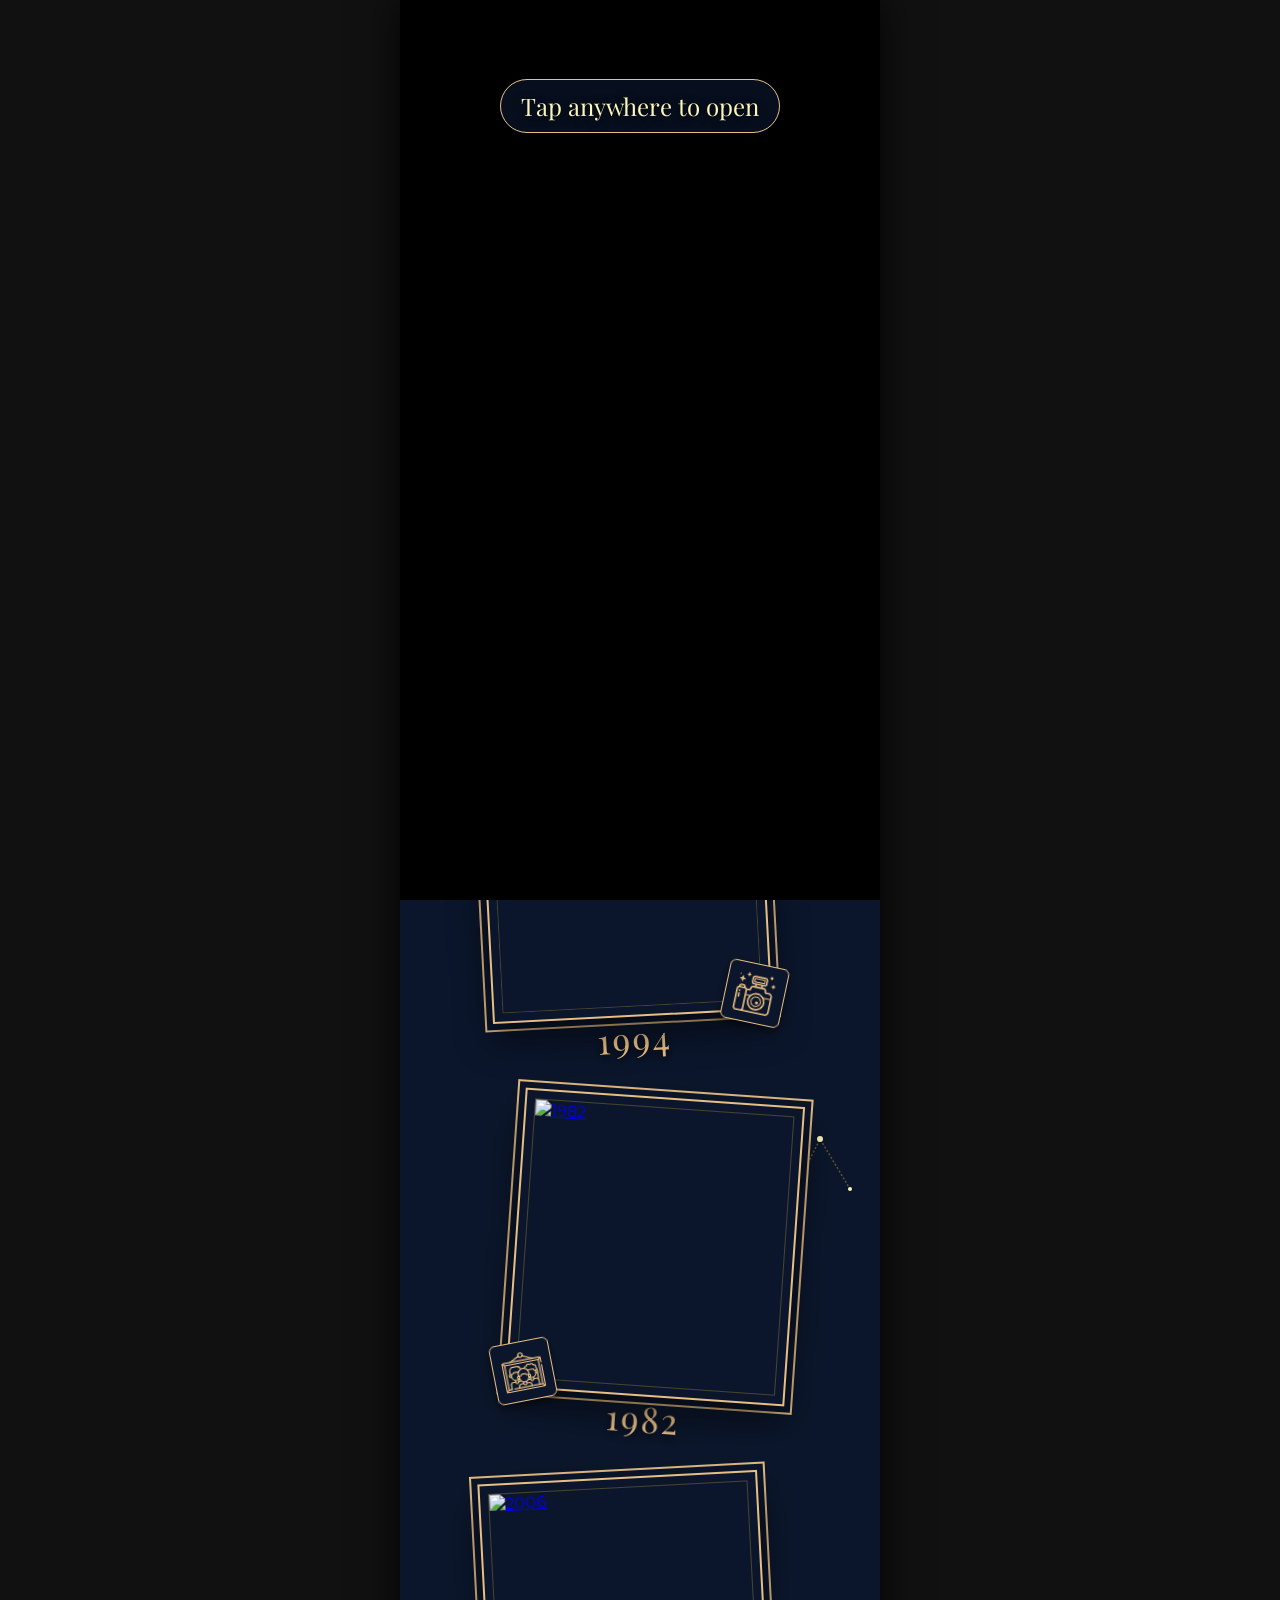
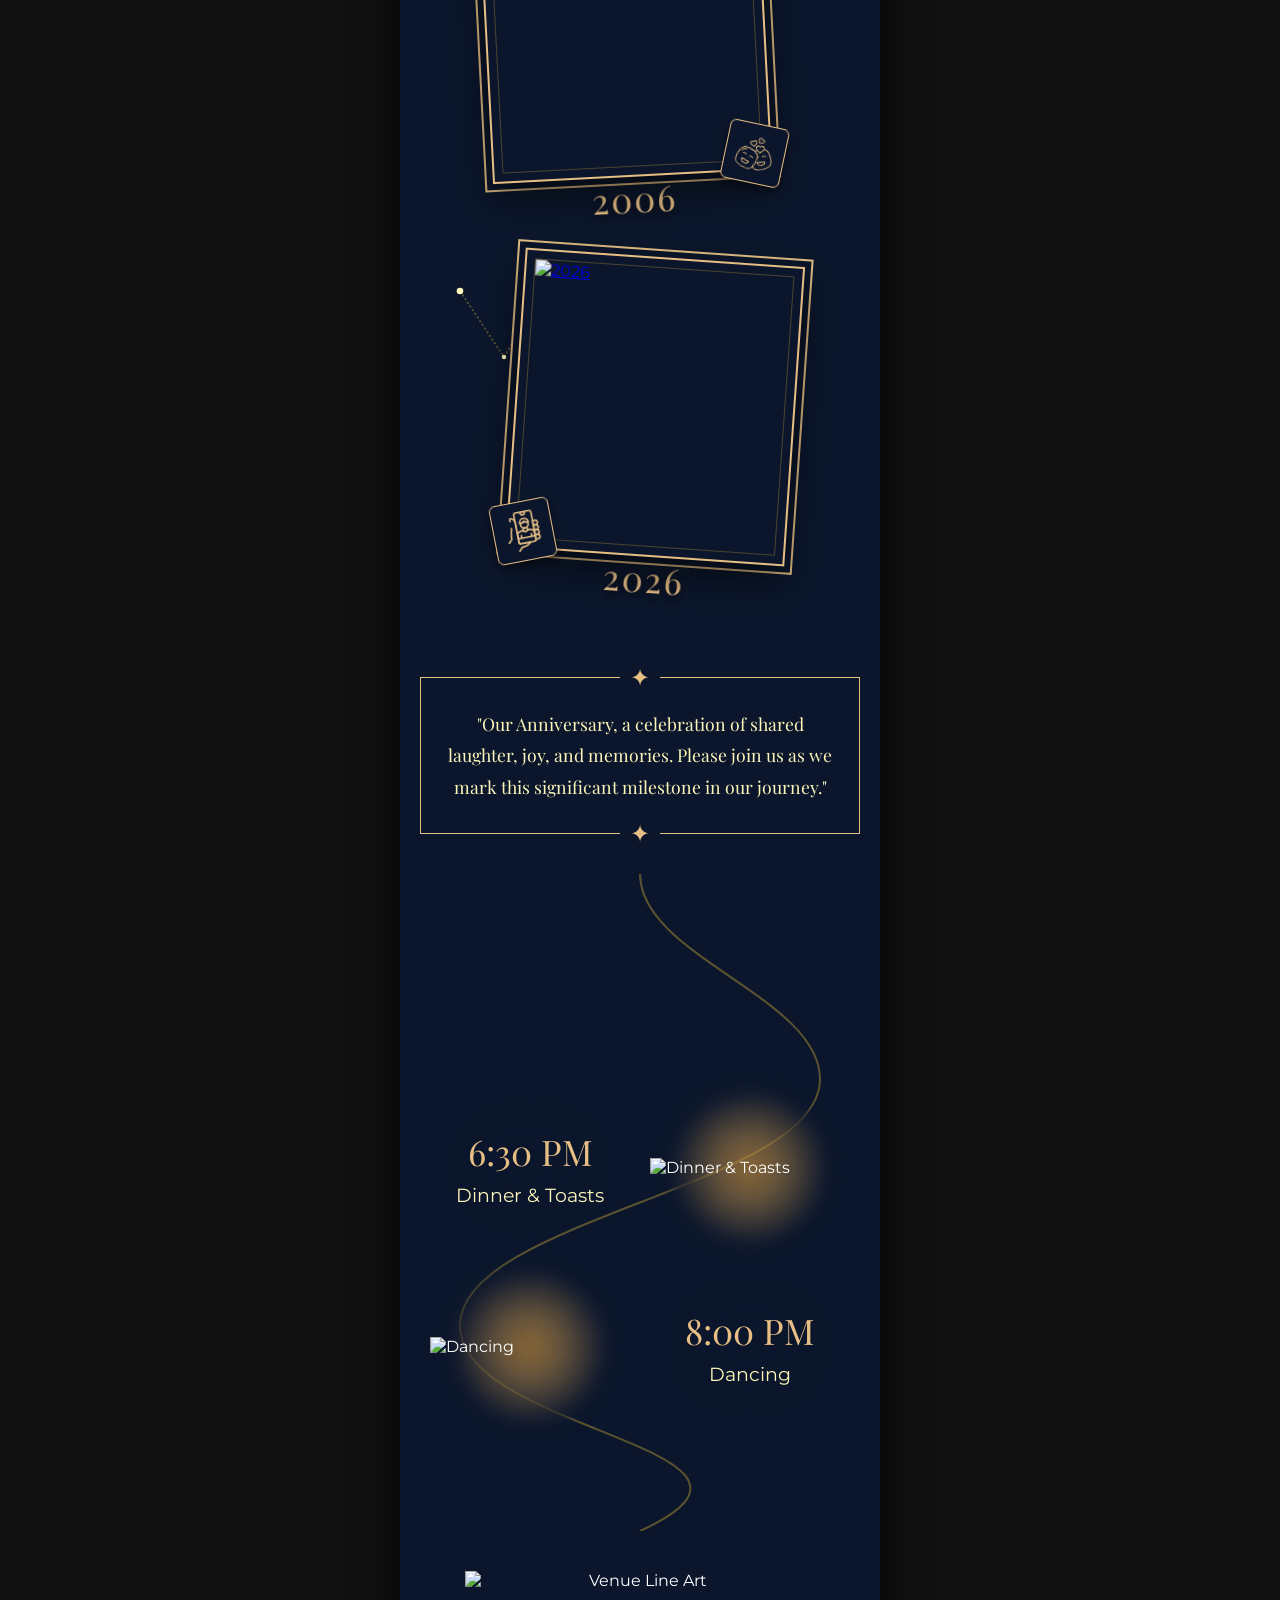
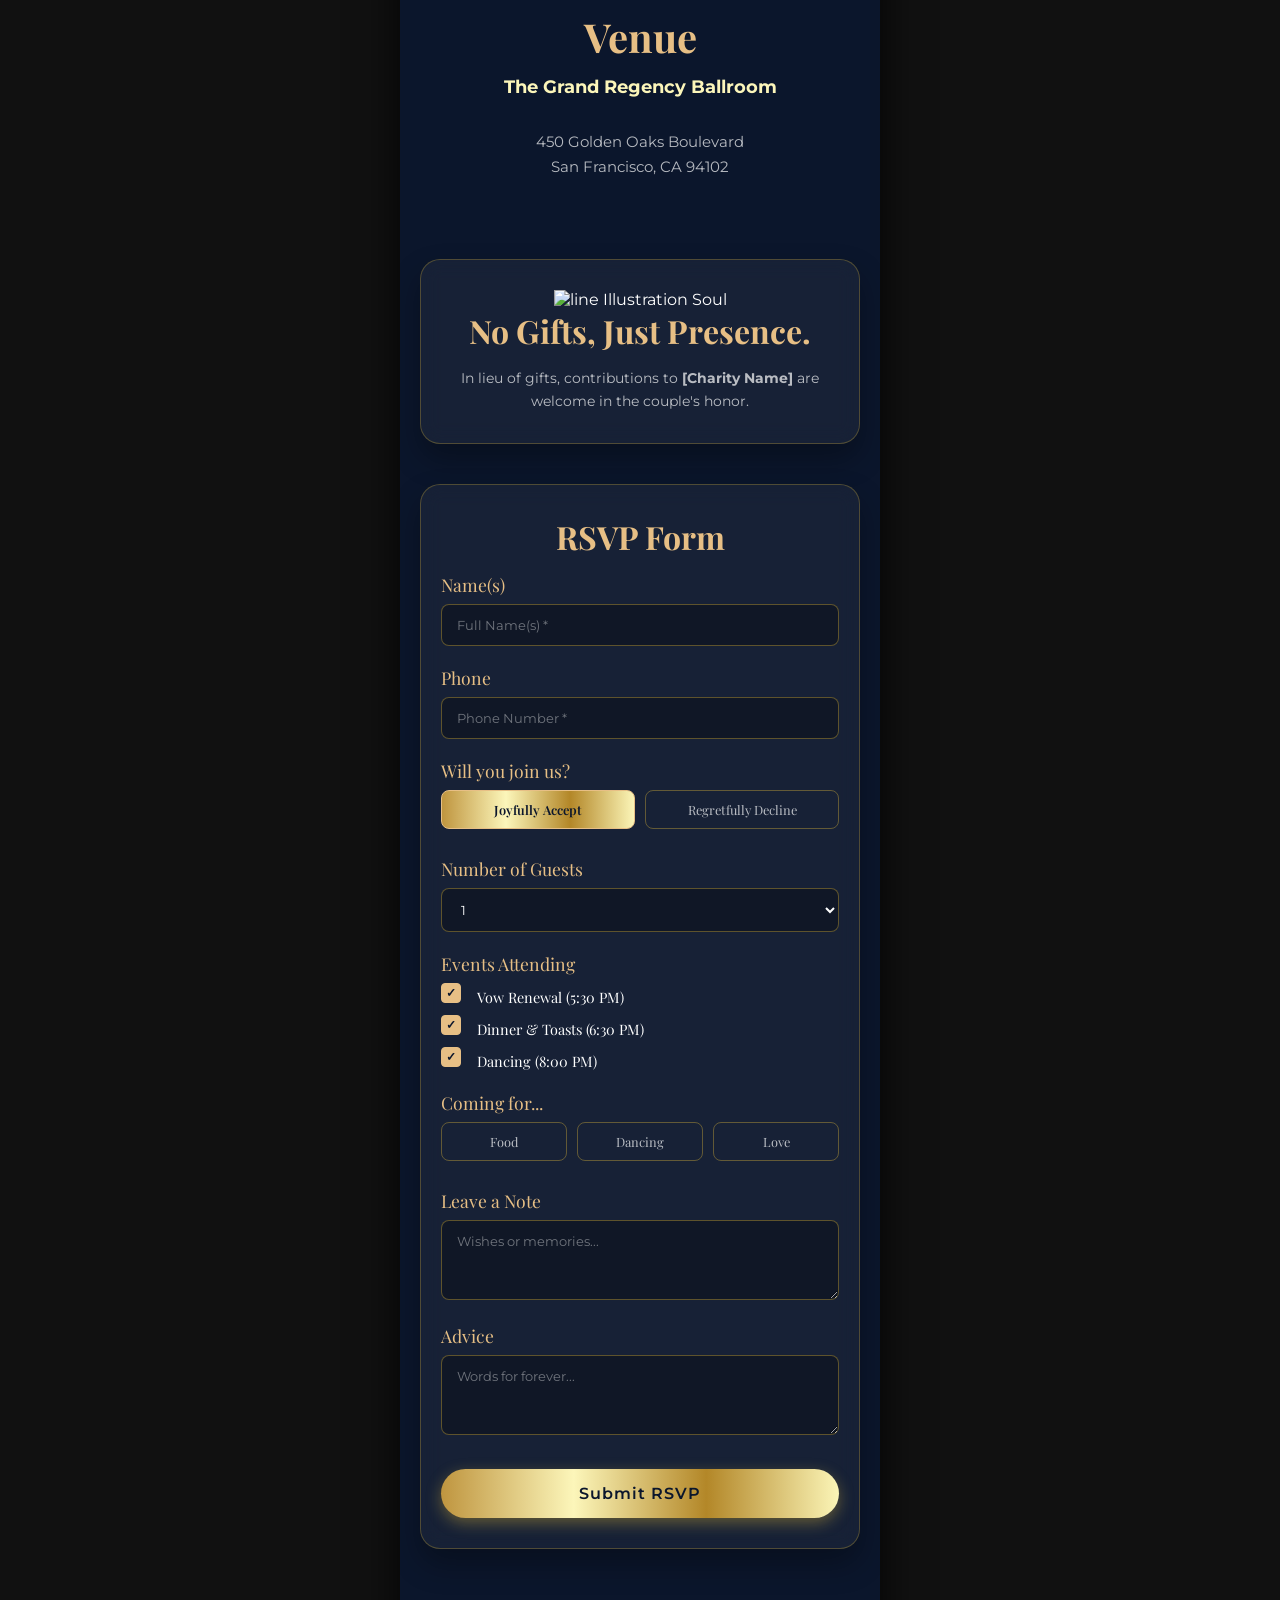
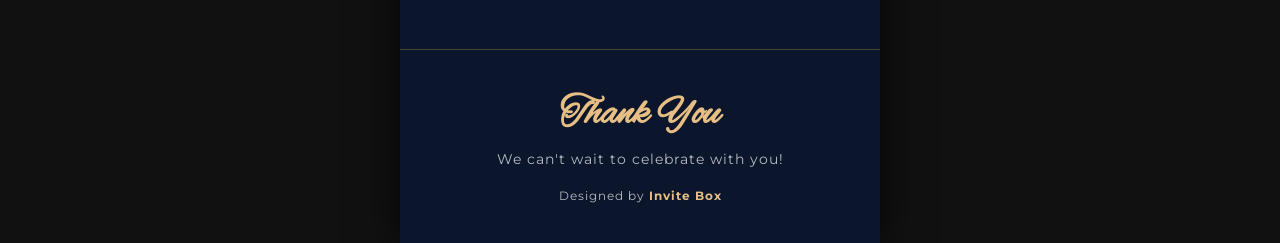
==== index.html @ 53e33213 "test" ====
<!DOCTYPE html>
<html lang="en">
<head>
  <meta charset="UTF-8">
  <meta name="viewport" content="width=device-width, initial-scale=1.0, maximum-scale=1.0, user-scalable=no, viewport-fit=cover">
  <title>50th Golden Anniversary - Robert & Margaret</title>
  <meta name="description" content="Join us in celebrating 50 years of love, laughter, and cherished memories at Robert & Margaret's 50th Golden Anniversary on October 24, 2026.">

  <!-- Open Graph / Facebook / WhatsApp -->
  <meta property="og:type" content="website">
  <meta property="og:title" content="50th Golden Anniversary - Robert & Margaret">
  <meta property="og:description" content="Join us in celebrating 50 years of love, laughter, and cherished memories at Robert & Margaret's 50th Golden Anniversary on October 24, 2026.">
  <meta property="og:image" content="images/og_image.png">
  <meta property="og:image:type" content="image/png">
  <meta property="og:image:width" content="1200">
  <meta property="og:image:height" content="630">

  <!-- Twitter -->
  <meta name="twitter:card" content="summary_large_image">
  <meta name="twitter:title" content="50th Golden Anniversary - Robert & Margaret">
  <meta name="twitter:description" content="Join us in celebrating 50 years of love, laughter, and cherished memories at Robert & Margaret's 50th Golden Anniversary on October 24, 2026.">
  <meta name="twitter:image" content="images/og_image.png">

  <link href="https://fonts.googleapis.com/css2?family=Playfair+Display:ital,wght@0,400;0,600;1,400&family=Montserrat:wght@300;400;500;600&family=Alex+Brush&display=swap" rel="stylesheet">
  <link rel="preload" href="https://res.cloudinary.com/dticzwbrv/video/upload/v1786530126/Invelopegoldenblue_v8tslz.mp4" as="video" type="video/mp4" fetchpriority="high">
  <link rel="preload" href="images/invelopThumb.webp" as="image" fetchpriority="high">
  <link rel="preload" href="images/hero_couple_portrait_1786449715336.png" as="image" fetchpriority="high">

  <!-- Fancybox 5 CSS & JS -->
  <link rel="stylesheet" href="https://cdn.jsdelivr.net/npm/@fancyapps/ui@5.0/dist/fancybox/fancybox.css" />
  <script src="https://cdn.jsdelivr.net/npm/@fancyapps/ui@5.0/dist/fancybox/fancybox.umd.js"></script>

  <style>
    :root {
      --navy: #0b162c;
      --gold: #e7bf85;
      --gold-light: #fcf6ba;
      --gold-dark: #b38728;
      --gold-gradient: linear-gradient(to right, #bf953f, #fcf6ba, #b38728, #fbf5b7);
      --text: #ffffff;
      --text-muted: rgba(255, 255, 255, 0.7);
      --max-w: 480px;
    }

    *, *::before, *::after { box-sizing: border-box; margin: 0; padding: 0; }
    html { scroll-behavior: smooth; }
    
    body {
      background: #111111;
      font-family: 'Montserrat', sans-serif;
      color: var(--text);
      -webkit-font-smoothing: antialiased;
      overflow: hidden; /* Locked initially */
    }
    body.unlocked { overflow: auto; }

    h1, h2, h3, .serif { font-family: 'Playfair Display', serif; }
    .script { font-family: 'Alex Brush', cursive; }

    #app {
      width: 100%; 
      max-width: var(--max-w);
      min-height: 100vh;
      min-height: -webkit-fill-available;
      min-height: 100svh;
      min-height: 100dvh;
      min-height: calc(var(--actual-vh, 1vh) * 100); 
      margin: 0 auto;
      background: var(--navy);
      position: relative;
      box-shadow: 0 0 40px rgba(0,0,0,0.8);
      overflow-x: hidden;
      display: flex;
      flex-direction: column;
    }

    /* Landscape Warning */
    #landscape-warning {
      display: none;
      position: fixed;
      top: 0; left: 0; width: 100vw; height: 100vh; height: -webkit-fill-available; height: 100svh; height: 100dvh; height: calc(var(--actual-vh, 1vh) * 100);
      background: #111111;
      color: var(--gold);
      z-index: 999999;
      flex-direction: column;
      align-items: center;
      justify-content: center;
      text-align: center;
      padding: 20px;
    }
    #landscape-warning svg {
      margin-bottom: 20px;
      animation: rotatePhone 2s infinite ease-in-out;
    }
    @keyframes rotatePhone {
      0% { transform: rotate(0deg); }
      50% { transform: rotate(-90deg); }
      100% { transform: rotate(-90deg); }
    }
    @media screen and (orientation: landscape) and (max-height: 600px) {
      #landscape-warning { display: flex; }
      #app { display: none !important; }
    }

    /* Particles Canvas (Petals Animation) */
    #particles-canvas {
      position: fixed;
      top: 0; left: 50%;
      transform: translateX(-50%);
      width: 100%; max-width: var(--max-w);
      height: 100%;
      pointer-events: none;
      z-index: 1;
    }

    /* Minimal Global Loader */
    #global-loader {
      position: fixed;
      top: 0; left: 0; width: 100vw; height: 100vh; height: -webkit-fill-available; height: 100svh; height: 100dvh; height: calc(var(--actual-vh, 1vh) * 100);
      background: var(--navy);
      z-index: 9999999;
      display: flex;
      align-items: center;
      justify-content: center;
      transition: opacity 0.4s ease, visibility 0.4s ease;
    }
    #global-loader.hidden {
      opacity: 0;
      visibility: hidden;
      pointer-events: none;
    }
    .loader-ring {
      width: 44px;
      height: 44px;
      border: 3px solid rgba(231, 191, 133, 0.2);
      border-top-color: var(--gold, #e7bf85);
      border-radius: 50%;
      animation: spinLoader 0.8s linear infinite;
    }
    @keyframes spinLoader {
      to { transform: rotate(360deg); }
    }

    /* Envelope Layer */
    #curtain-layer {
      position: fixed;
      top: 0; left: 50%; transform: translateX(-50%); width: 100%; max-width: var(--max-w); height: 100vh; height: -webkit-fill-available; height: 100svh; height: 100dvh; height: calc(var(--actual-vh, 1vh) * 100);
      z-index: 100;
      background: #000;
      display: flex; align-items: center; justify-content: center;
      transition: opacity 1s ease-in-out;
      cursor: pointer;
    }
    #curtain-video {
      width: 100%; height: 100%;
      object-fit: cover;
      pointer-events: none;
    }
    .tap-overlay {
      position: absolute; 
      top: 50px;
      z-index: 110;
      text-align: center;
      animation: tapPulse 2s infinite;
      padding: 40px;
    }
    .tap-text {
      font-family: 'Playfair Display', serif;
      color: var(--gold-light); 
      font-size: 1.5rem;
      text-shadow: 0 2px 10px rgba(0,0,0,0.8);
      border: 1px solid var(--gold);
      padding: 10px 20px;
      border-radius: 30px;
      background: rgba(11, 22, 44, 0.7);
    }
    @keyframes tapPulse { 0%,100%{transform:scale(1)} 50%{transform:scale(1.05)} }

    /* Scroll Indicator */
    .scroll-down-indicator {
      display: flex;
      flex-direction: column;
      align-items: center;
      justify-content: center;
      margin-top: 20px;
      opacity: 0;
      transform: translateY(10px);
      transition: opacity 0.8s ease, transform 0.8s ease;
      color: var(--gold);
    }
    .scroll-down-indicator.visible { opacity: 1; transform: translateY(0); }
    .scroll-down-indicator.hidden { opacity: 0 !important; }
    .scroll-down-indicator span {
      font-size: 0.7rem; letter-spacing: 1.5px;
      text-transform: uppercase; margin-bottom: 5px;
    }
    .scroll-down-indicator svg {
      width: 24px; height: 24px; stroke: var(--gold);
      animation: scrollBounce 1.5s infinite ease-in-out;
    }
    @keyframes scrollBounce {
      0%, 100% { transform: translateY(0); opacity: 0.7; }
      50% { transform: translateY(8px); opacity: 1; }
    }

    /* Content Wrapper */
    #main-content {
      position: relative;
      z-index: 2;
    }

    /* --- HERO SECTION --- */
    .hero-sec {
      padding: 40px 12px;
      display: flex; flex-direction: column; align-items: center;
      text-align: center;
      position: relative;
    }
    .hero-archway {
      position: relative;
      width: 80%;
      max-width: 380px;
      border: 2px solid var(--gold);
      border-radius: 180px 180px 0 0;
      padding: 20px;
      margin-top: 20px;
    }
    .hero-archway::before {
      content: ''; position: absolute;
      top: 10px; left: 10px; right: 10px; bottom: 10px;
      border: 1px dashed var(--gold);
      border-radius: 170px 170px 0 0;
      pointer-events: none;
    }
    .hero-img-wrap {
      width: 100%; height: 320px;
      border-radius: 160px 160px 0 0;
      overflow: hidden;
      box-shadow: 0 10px 30px rgba(0,0,0,0.5);
      position: relative;
    }
    .hero-img-wrap img {
      width: 100%; height: 100%; object-fit: cover;
    }
    .hero-couple-title {
      position: relative;
      z-index: 10;
      font-size: 2.8rem;
      color: var(--gold-light);
      text-shadow: 0 2px 10px rgba(0,0,0,0.9), 0 0 15px rgba(212,175,55,0.8);
      margin-top: 10px;
      margin-bottom: -32px;
      text-align: center;
      line-height: 1;
      white-space: nowrap;
      pointer-events: none;
    }
    
    .ribbon {
      position: relative;
      margin-top: -86px;
      z-index: 5;
      max-width: 90%;
    }
    .ribbon img {
      width: 100%;
      opacity: 0;
      transform: scale(0.4);
    }
    body.unlocked .ribbon img {
      animation: ribbonZoomIn 1s cubic-bezier(0.25, 1, 0.5, 1) forwards;
    }

    @keyframes ribbonZoomIn {
      0% {
        opacity: 0;
        transform: scale(0.3);
      }
      65% {
        opacity: 1;
        transform: scale(1.15);
      }
      100% {
        opacity: 1;
        transform: scale(1);
      }
    }

    .hero-details {
      margin-top: 15px;
      position: relative;
      width: 100%;
      display: flex;
      justify-content: center;
      opacity: 0;
      transform: translateY(40px);
    }
    body.unlocked .hero-details {
      animation: heroDetailsSwipeUp 1s cubic-bezier(0.25, 1, 0.5, 1) 0.3s forwards;
    }

    @keyframes heroDetailsSwipeUp {
      0% {
        opacity: 0;
        transform: translateY(40px);
      }
      100% {
        opacity: 1;
        transform: translateY(0);
      }
    }

    .date-banner-wrap {
      position: relative;
      width: 90%;
      max-width: 420px;
      margin: 0 auto;
      container-type: inline-size;
    }

    .date-banner-img {
      width: 100%;
      height: auto;
      display: block;
    }

    .banner-text-left {
      position: absolute;
      top: 16%;
      left: 23%;
      transform: translateX(-50%);
      display: flex;
      flex-direction: column;
      align-items: center;
      color: #12213a;
      font-family: 'Playfair Display', serif;
      line-height: 1.05;
      text-align: center;
    }

    .banner-text-left .month {
      font-size: 7.5cqw;
      font-weight: 700;
      letter-spacing: 0.05em;
    }

    .banner-text-left .day {
      font-size: 13cqw;
      font-weight: 700;
      margin-top: 1cqw;
    }

    .banner-text-right {
      position: absolute;
      top: 30%;
      right: 23%;
      transform: translateX(50%);
      color: #12213a;
      font-family: 'Playfair Display', serif;
      line-height: 1;
      text-align: center;
    }

    .banner-text-right .year {
      font-size: 13cqw;
      font-weight: 700;
      letter-spacing: 0.02em;
    }

    .banner-text-bottom {
      position: absolute;
      bottom: 8%;
      left: 50%;
      transform: translateX(-50%);
      color: var(--gold-light);
      font-family: 'Playfair Display', serif;
      white-space: nowrap;
      text-align: center;
    }

    .banner-text-bottom .time {
      font-size: 7.5cqw;
      font-weight: 600;
      letter-spacing: 0.08em;
      text-shadow: 0 2px 5px rgba(0,0,0,0.6);
    }
    
    /* --- MEMORIES SECTION --- */
    .timeline-sec {
      padding: 80px 20px;
      position: relative;
      overflow: hidden;
    }
    .constellation {
      position: absolute;
      z-index: 1;
      pointer-events: none;
    }
    .timeline-title {
      text-align: center; color: var(--gold); font-size: 3rem; margin-bottom: 60px;
      position: relative; z-index: 2;
    }
    .memories-grid {
      display: flex;
      flex-direction: column;
      gap: 80px;
      align-items: center;
      position: relative;
      z-index: 2;
    }
    .memory-item {
      position: relative;
      width: 280px;
      opacity: 0;
      transition: opacity 0.8s ease, transform 0.8s cubic-bezier(0.25, 1, 0.5, 1);
    }
    .memory-item:nth-child(odd) {
      transform: translateX(-15px) rotate(-3deg) translateY(35px);
    }
    .memory-item:nth-child(even) {
      transform: translateX(15px) rotate(4deg) translateY(35px);
    }
    .memory-item:nth-child(odd).revealed {
      opacity: 1;
      transform: translateX(-15px) rotate(-3deg) translateY(0);
    }
    .memory-item:nth-child(even).revealed {
      opacity: 1;
      transform: translateX(15px) rotate(4deg) translateY(0);
    }
    .polaroid-frame {
      background: var(--navy); 
      padding: 8px;
      border: 2px solid var(--gold);
      box-shadow: 0 15px 35px rgba(0,0,0,0.6), 0 0 0 6px var(--navy), 0 0 0 8px var(--gold);
      position: relative;
      z-index: 2;
    }
    .polaroid-frame a {
      display: block;
      width: 100%;
      height: 280px;
      overflow: hidden;
      cursor: pointer;
    }
    .polaroid-frame img {
      width: 100%;
      height: 280px;
      object-fit: cover;
      display: block;
      border: 1px solid rgba(212,175,55,0.3);
      transition: transform 0.4s ease;
    }
    .polaroid-frame a:hover img {
      transform: scale(1.04);
    }
    .memory-year {
      font-family: 'Playfair Display', serif;
      color: var(--gold);
      font-size: 2.2rem;
      text-align: center;
      position: absolute;
      width: 100%;
      bottom: -45px;
      left: 0;
      text-shadow: 0 4px 10px rgba(0,0,0,0.8);
      letter-spacing: 2px;
    }
    .camera-accent {
      position: absolute;
      bottom: -15px; 
      right: -15px;
      width: 60px;
      height: 60px;
      background: var(--navy);
      border: 1.5px solid var(--gold);
      border-radius: 6px;
      display: flex; align-items: center; justify-content: center;
      color: var(--gold);
      box-shadow: 0 4px 10px rgba(0,0,0,0.5);
      transform: rotate(15deg);
      z-index: 5;
      opacity: 0;
      pointer-events: none;
    }
    .memory-item:nth-child(even) .camera-accent {
      right: auto;
      left: -15px;
      transform: rotate(-15deg);
      opacity: 0;
    }

    .memory-item.revealed:nth-child(odd) .camera-accent {
      animation: cameraZoomShakeOdd 1.1s cubic-bezier(0.25, 1, 0.5, 1) 0.3s forwards;
    }
    .memory-item.revealed:nth-child(even) .camera-accent {
      animation: cameraZoomShakeEven 1.1s cubic-bezier(0.25, 1, 0.5, 1) 0.3s forwards;
    }

    @keyframes cameraZoomShakeOdd {
      0% {
        opacity: 0;
        transform: scale(0.2) rotate(15deg);
      }
      40% {
        opacity: 1;
        transform: scale(1.35) rotate(24deg);
      }
      55% {
        transform: scale(1.05) rotate(6deg);
      }
      70% {
        transform: scale(1.2) rotate(20deg);
      }
      85% {
        transform: scale(1.05) rotate(12deg);
      }
      100% {
        opacity: 1;
        transform: scale(1) rotate(15deg);
      }
    }

    @keyframes cameraZoomShakeEven {
      0% {
        opacity: 0;
        transform: scale(0.2) rotate(-15deg);
      }
      40% {
        opacity: 1;
        transform: scale(1.35) rotate(-24deg);
      }
      55% {
        transform: scale(1.05) rotate(-6deg);
      }
      70% {
        transform: scale(1.2) rotate(-20deg);
      }
      85% {
        transform: scale(1.05) rotate(-12deg);
      }
      100% {
        opacity: 1;
        transform: scale(1) rotate(-15deg);
      }
    }
    
    /* --- FORMAL INVITE TEXT --- */
    .invite-sec {
      padding: 40px 20px; text-align: center;
    }
    .invite-box {
      border: 1px solid var(--gold);
      padding: 30px 20px;
      position: relative;
      opacity: 0;
      transform: translateY(30px);
      transition: opacity 0.8s ease, transform 0.8s cubic-bezier(0.25, 1, 0.5, 1);
    }
    .invite-box.revealed {
      opacity: 1;
      transform: translateY(0);
    }
    .invite-box::before, .invite-box::after {
      content: '✦'; position: absolute; color: var(--gold); font-size: 1.5rem;
      background: var(--navy); padding: 0 10px;
    }
    .invite-box::before { top: -15px; left: 50%; transform: translateX(-50%); }
    .invite-box::after { bottom: -15px; left: 50%; transform: translateX(-50%); }
    .invite-text {
      font-family: 'Playfair Display', serif;
      font-size: 1.1rem; line-height: 1.8; color: var(--gold-light);
    }

    /* --- ITINERARY --- */
    .itinerary-sec { padding: 60px 20px; position: relative; overflow: hidden; }
    .itinerary-bg-line {
      position: absolute;
      top: 0; left: 0; width: 100%; height: 100%;
      z-index: 1; pointer-events: none;
    }
    .event-item {
      display: flex; align-items: center; justify-content: space-between;
      margin-bottom: 70px; position: relative; z-index: 2;
    }
    .event-item:nth-child(even) { flex-direction: row-reverse; }
    
    .event-time {
      flex: 1;
      text-align: center;
      padding: 15px 10px;
      position: relative;
      display: flex;
      flex-direction: column;
      align-items: center;
      justify-content: center;
      opacity: 0;
    }
    .event-item.revealed .event-time {
      animation: itineraryTextSlideUp 0.9s cubic-bezier(0.25, 1, 0.5, 1) forwards;
    }
    @keyframes itineraryTextSlideUp {
      0% {
        opacity: 0;
        transform: translateY(35px);
      }
      100% {
        opacity: 1;
        transform: translateY(0);
      }
    }
    .event-time::before {
      content: '';
      position: absolute;
      width: 170px;
      height: 120px;
      border-radius: 50%;
      background: radial-gradient(circle, rgba(11, 22, 44, 0.95) 0%, rgba(11, 22, 44, 0.7) 50%, rgba(11, 22, 44, 0) 75%);
      z-index: 1;
      pointer-events: none;
      filter: blur(6px);
    }
    
    .event-time h4 {
      color: var(--gold);
      font-size: 2.2rem;
      margin-bottom: 8px;
      font-weight: normal;
      position: relative;
      z-index: 2;
    }
    .event-time p {
      color: var(--gold-light);
      font-size: 1.2rem;
      position: relative;
      z-index: 2;
    }
    
    .event-image {
      flex: 1;
      display: flex;
      justify-content: center;
      align-items: center;
      padding: 0 10px;
      position: relative;
      opacity: 0;
      transform: scale(0.6);
    }
    .event-image::before {
      content: '';
      position: absolute;
      width: 160px;
      height: 160px;
      border-radius: 50%;
      background: radial-gradient(circle, rgb(201 144 59 / 67%) 0%, rgb(163 126 72 / 57%) 30%, rgb(11 22 44 / 82%) 70%);
      z-index: 1;
      pointer-events: none;
      filter: blur(8px);
    }
    .event-image img {
      width: 100%;
      height: auto;
      max-height: 160px;
      object-fit: contain;
      position: relative;
      z-index: 2;
    }
    .event-item.revealed .event-image {
      animation: itineraryImgZoomIn 0.9s cubic-bezier(0.25, 1, 0.5, 1) 0.2s forwards;
    }
    @keyframes itineraryImgZoomIn {
      0% {
        opacity: 0;
        transform: scale(0.6);
      }
      100% {
        opacity: 1;
        transform: scale(1);
      }
    }

    /* --- VENUE --- */
    .venue-sec {
      padding: 40px 20px;
      text-align: center;
      opacity: 0;
      transform: translateY(30px);
      transition: opacity 0.8s ease, transform 0.8s cubic-bezier(0.25, 1, 0.5, 1);
    }
    .venue-sec.revealed {
      opacity: 1;
      transform: translateY(0);
    }
    .venue-img { width: 100%; max-width: 350px; margin: 0 auto 20px; display: block; mix-blend-mode: screen;}
    .venue-address {
      font-family: 'Montserrat', sans-serif;
      color: var(--text-muted);
      line-height: 1.6;
      font-size: 0.95rem;
    }
    .venue-address strong { color: var(--gold); font-size: 1.2rem; display: block; margin-bottom: 5px;}

    /* --- GLASSMORPHISM & RSVP --- */
    .glass-sec { padding: 40px 20px; }
    .glass-box {
      background: rgba(255, 255, 255, 0.05);
      backdrop-filter: blur(10px);
      -webkit-backdrop-filter: blur(10px);
      border: 1px solid rgba(212, 175, 55, 0.3);
      border-radius: 20px;
      padding: 30px 20px;
      text-align: center;
      margin-bottom: 40px;
      box-shadow: 0 15px 30px rgba(0,0,0,0.3);
      opacity: 0;
      transform: translateY(30px);
      transition: opacity 0.8s ease, transform 0.8s cubic-bezier(0.25, 1, 0.5, 1);
    }
    .glass-box.revealed {
      opacity: 1;
      transform: translateY(0);
    }
    .glass-box h3 { color: var(--gold); font-size: 2rem; margin-bottom: 15px; }
    .glass-box p { color: var(--text-muted); font-size: 0.9rem; line-height: 1.6; }
    
    .form-group { margin-bottom: 20px; text-align: left; }
    .form-group label {
      display: block; color: var(--gold); font-family: 'Playfair Display', serif;
      margin-bottom: 8px; font-size: 1.1rem;
    }
    .form-control {
      width: 100%; padding: 12px 15px;
      background: rgba(0,0,0,0.3);
      border: 1px solid rgba(212, 175, 55, 0.4);
      color: #ffffff;
      font-family: 'Montserrat', sans-serif;
      border-radius: 8px;
      outline: none; transition: 0.3s;
    }
    .form-control:focus { border-color: var(--gold); background: rgba(0,0,0,0.5); }
    .form-control::placeholder { color: rgba(255,255,255,0.4); }
    textarea.form-control { min-height: 80px; resize: vertical; }

    /* Bootstrap-style Validation Warnings */
    .alert {
      padding: 12px 16px;
      border-radius: 8px;
      margin-bottom: 20px;
      font-size: 0.9rem;
      display: flex;
      align-items: center;
      gap: 10px;
      font-family: 'Montserrat', sans-serif;
    }
    .alert-danger {
      background-color: rgba(220, 53, 69, 0.15);
      border: 1px solid rgba(220, 53, 69, 0.5);
      color: #ff6b6b;
    }
    .alert-danger svg {
      flex-shrink: 0;
    }

    .form-control.is-invalid {
      border-color: #dc3545 !important;
      background: rgba(220, 53, 69, 0.08) !important;
      box-shadow: 0 0 0 0.2rem rgba(220, 53, 69, 0.25) !important;
    }
    .form-control.is-valid {
      border-color: #198754 !important;
      box-shadow: 0 0 0 0.2rem rgba(25, 135, 84, 0.25) !important;
    }
    .invalid-feedback {
      display: none;
      width: 100%;
      margin-top: 6px;
      font-size: 0.825rem;
      color: #ff6b6b;
      font-family: 'Montserrat', sans-serif;
      text-align: left;
    }
    .form-control.is-invalid ~ .invalid-feedback {
      display: block;
    }

    .radio-group { display: flex; gap: 10px; }
    .radio-btn { flex: 1; text-align: center; cursor: pointer; }
    .radio-btn input { display: none; }
    .radio-btn span {
      display: block; padding: 10px; border-radius: 8px;
      border: 1px solid rgba(212, 175, 55, 0.4);
      color: var(--text-muted); font-size: 0.8rem; transition: 0.3s;
    }
    .radio-btn input:checked + span {
      background: var(--gold-gradient); color: var(--navy); font-weight: 600; border-color: var(--gold);
    }

    .checkbox-item {
      display: flex; align-items: center; margin-bottom: 10px; cursor: pointer;
    }
    .checkbox-item input {
      appearance: none; width: 20px; height: 20px;
      border: 1px solid var(--gold); border-radius: 4px;
      margin-right: 12px; position: relative;
    }
    .checkbox-item input:checked { background: var(--gold); }
    .checkbox-item input:checked::after {
      content: '✓'; position: absolute; color: var(--navy);
      top: 50%; left: 50%; transform: translate(-50%, -50%); font-weight: bold; font-size: 12px;
    }
    .checkbox-item span { color: var(--text); font-size: 0.9rem; }

    .btn-submit {
      width: 100%; padding: 15px;
      background: var(--gold-gradient);
      color: var(--navy);
      border: none; border-radius: 30px;
      font-family: 'Montserrat', sans-serif; font-size: 1rem; font-weight: 600;
      letter-spacing: 1px; cursor: pointer;
      box-shadow: 0 5px 15px rgba(212, 175, 55, 0.4);
      margin-top: 10px; transition: transform 0.2s;
    }
    .btn-submit:active { transform: scale(0.98); }

    /* Audio Controller */
    .audio-ctrl {
      position: fixed; bottom: 25px; right: calc(50% - 240px + 25px);
      width: 50px; height: 50px;
      background: var(--gold-gradient);
      color: var(--navy); border-radius: 50%;
      display: flex; align-items: center; justify-content: center;
      cursor: pointer; z-index: 100;
      box-shadow: 0 5px 15px rgba(0,0,0,0.5);
    }
    @media (max-width: 480px) { .audio-ctrl { right: 25px; } }

    /* Footer */
    .footer {
      background: var(--navy); padding: 40px 20px; text-align: center;
      border-top: 1px solid rgba(212, 175, 55, 0.3); margin-top: 20px;
    }
    .footer h2 { color: var(--gold); font-size: 2.5rem; margin-bottom: 10px; }
    .footer p { color: var(--text-muted); font-size: 0.9rem; letter-spacing: 1px; }

  </style>
</head>
<body>

  <!-- Minimal Global Loader -->
  <div id="global-loader">
    <div class="loader-ring"></div>
  </div>
  <script>
function setActualVh() {
    const h = window.visualViewport?.height ?? window.innerHeight;
    document.documentElement.style.setProperty('--actual-vh', `${h * 0.01}px`);
}
setActualVh();
(window.visualViewport ?? window).addEventListener('resize', setActualVh);

    (function() {
      const loader = document.getElementById('global-loader');
      const video = document.getElementById('curtain-video');
      let isHidden = false;

      function hideLoader() {
        if (isHidden) return;
        isHidden = true;
        if (loader) {
          loader.classList.add('hidden');
          setTimeout(() => { loader.style.display = 'none'; }, 450);
        }
      }

      if (video && video.readyState >= 2) {
        hideLoader();
      } else if (video) {
        video.addEventListener('canplay', hideLoader, { once: true });
        video.addEventListener('canplaythrough', hideLoader, { once: true });
        video.addEventListener('loadeddata', hideLoader, { once: true });
        video.addEventListener('error', hideLoader, { once: true });
      } else {
        hideLoader();
      }

      // Max loader duration limit: 3 seconds
      setTimeout(hideLoader, 3000);
    })();
  </script>

  <!-- Landscape Warning -->
  <div id="landscape-warning">
    <svg viewBox="0 0 24 24" width="64" height="64" fill="currentColor">
      <path d="M16 1H8C6.34 1 5 2.34 5 4v16c0 1.66 1.34 3 3 3h8c1.66 0 3-1.34 3-3V4c0-1.66-1.34-3-3-3zm1 18H7V5h10v14z"/>
    </svg>
    <h2>Please Rotate Your Device</h2>
    <p>This invitation is crafted for portrait viewing.</p>
  </div>

  <!-- Audio Elements -->
  <div id="audio-ctrl" class="audio-ctrl">
    <svg id="icon-muted" viewBox="0 0 24 24" width="24" height="24" fill="currentColor" style="display:none;">
      <path d="M16.5 12c0-1.77-1.02-3.29-2.5-4.03v2.21l2.45 2.45c.03-.2.05-.41.05-.63zm2.5 0c0 .94-.2 1.82-.54 2.64l1.51 1.51C20.63 14.91 21 13.5 21 12c0-4.28-2.99-7.86-7-8.77v2.06c2.89.86 5 3.54 5 6.71zM4.27 3L3 4.27 7.73 9H3v6h4l5 5v-6.73l4.25 4.25c-.67.52-1.42.93-2.25 1.18v2.06c1.38-.31 2.63-.95 3.69-1.81L19.73 21 21 19.73l-9-9L4.27 3zM12 4L9.91 6.09 12 8.18V4z"/>
    </svg>
    <svg id="icon-unmuted" viewBox="0 0 24 24" width="24" height="24" fill="currentColor">
      <path d="M3 9v6h4l5 5V4L7 9H3zm13.5 3c0-1.77-1.02-3.29-2.5-4.03v8.05c1.48-.73 2.5-2.25 2.5-4.02zM14 3.23v2.06c2.89.86 5 3.54 5 6.71s-2.11 5.85-5 6.71v2.06c4.01-.91 7-4.49 7-8.77s-2.99-7.86-7-8.77z"/>
    </svg>
  </div>
  <audio id="bg-music" loop>
    <source src="images/folk-acoustic-summer-walk-152722.mp3" type="audio/mpeg">
  </audio>

  <div id="app">
    
    <!-- Envelope Layer -->
    <div id="curtain-layer">
      <video id="curtain-video" playsinline webkit-playsinline preload="auto" poster="images/invelopThumb.jpg" disablePictureInPicture fetchpriority="high">
        <source src="https://res.cloudinary.com/dticzwbrv/video/upload/v1786530126/Invelopegoldenblue_v8tslz.mp4" type="video/mp4">
      </video>
      <div class="tap-overlay" id="tap-overlay">
        <span class="tap-text">Tap anywhere to open</span>
      </div>
    </div>

    <!-- Main Content -->
    <div id="main-content">
      <canvas id="particles-canvas"></canvas>
      
      <!-- Section 1: Hero -->
      <section class="hero-sec">
        <div class="hero-couple-title script">Robert &amp; Margaret</div>
        <div class="hero-archway">
          <div class="hero-img-wrap">
            <img src="images/hero_couple_portrait_1786449715336.png" alt="Couple Portrait" loading="eager" fetchpriority="high">
          </div>
        </div>
        <div class="ribbon"><img src="images/Ribbon.webp" alt="A life time of love" loading="eager" fetchpriority="high"></div>
        
        <div class="hero-details">
          <div class="date-banner-wrap">
            <img src="images/DateBanner.webp" alt="Anniversary Date Banner" class="date-banner-img" loading="eager" fetchpriority="high">
            <div class="banner-text-left">
              <span class="month">OCT</span>
              <span class="day">24</span>
            </div>
            <div class="banner-text-right">
              <span class="year">2026</span>
            </div>
            <div class="banner-text-bottom">
              <span class="time">6:00 PM</span>
            </div>
          </div>
        </div>

        <div class="scroll-down-indicator" id="scroll-down-indicator">
          <span>Scroll Down</span>
          <svg viewBox="0 0 24 24" fill="none" stroke-width="2" stroke-linecap="round" stroke-linejoin="round">
            <path d="M7 13l5 5 5-5M7 6l5 5 5-5"/>
          </svg>
        </div>
      </section>

      <!-- Section 2: Memories Grid -->
      <section class="timeline-sec">
        <!-- Constellation decorations -->
        <svg class="constellation" style="top: 5%; left: 5%;" viewBox="0 0 100 100" width="120" height="120">
           <path d="M10,10 L50,40 L90,10" stroke="rgba(212,175,55,0.4)" stroke-width="1.5" fill="none" stroke-dasharray="2,2"/>
           <circle cx="10" cy="10" r="2.5" fill="var(--gold-light)" />
           <circle cx="50" cy="40" r="3.5" fill="var(--gold-light)" />
           <circle cx="90" cy="10" r="2.5" fill="var(--gold-light)" />
        </svg>
        <svg class="constellation" style="top: 35%; right: 2%;" viewBox="0 0 100 100" width="100" height="100">
           <path d="M20,80 L50,20 L80,70" stroke="rgba(212,175,55,0.4)" stroke-width="1.5" fill="none" stroke-dasharray="2,2"/>
           <circle cx="20" cy="80" r="2" fill="var(--gold-light)" />
           <circle cx="50" cy="20" r="3" fill="var(--gold-light)" />
           <circle cx="80" cy="70" r="2" fill="var(--gold-light)" />
        </svg>
        <svg class="constellation" style="bottom: 15%; left: 8%;" viewBox="0 0 100 100" width="110" height="110">
           <path d="M20,20 L60,80 L90,30" stroke="rgba(212,175,55,0.4)" stroke-width="1.5" fill="none" stroke-dasharray="2,2"/>
           <circle cx="20" cy="20" r="3" fill="var(--gold-light)" />
           <circle cx="60" cy="80" r="2" fill="var(--gold-light)" />
           <circle cx="90" cy="30" r="2.5" fill="var(--gold-light)" />
        </svg>

        <h2 class="timeline-title script">Our Memories</h2>
        <div class="memories-grid">
          
          <div class="memory-item">
            <div class="polaroid-frame">
              <a href="images/WeddingDay.webp" data-fancybox="gallery" data-caption="1994 - Our Wedding Day">
                <img src="images/WeddingDay.webp" alt="1994" loading="lazy">
              </a>
              <div class="camera-accent">
                
                <svg xmlns="http://www.w3.org/2000/svg" version="1.1" xmlns:xlink="http://www.w3.org/1999/xlink" width="40" height="40" x="0" y="0" viewBox="0 0 512 512" style="enable-background:new 0 0 512 512" xml:space="preserve" class=""><g><path d="m70.361 58.585 8.312 23.371c.356 1.001 1.06 1.793 1.949 2.194l20.764 9.355c2.933 1.322 2.933 5.996 0 7.317l-20.764 9.355c-.889.4-1.594 1.193-1.949 2.194l-8.312 23.371c-1.174 3.302-5.327 3.302-6.501 0l-8.312-23.371c-.356-1.001-1.06-1.794-1.949-2.194l-20.764-9.355c-2.934-1.322-2.934-5.996 0-7.317l20.764-9.355c.889-.401 1.593-1.194 1.949-2.194l8.312-23.371c1.174-3.302 5.327-3.302 6.501 0M143.347 1.837l6.165 17.336c.264.742.787 1.33 1.446 1.628l15.403 6.939c2.176.981 2.176 4.447 0 5.428l-15.403 6.939c-.66.297-1.182.885-1.446 1.628l-6.165 17.336c-.871 2.449-3.951 2.449-4.822 0l-6.165-17.336c-.264-.742-.786-1.33-1.446-1.628l-15.403-6.939c-2.176-.98-2.176-4.447 0-5.428l15.403-6.939c.66-.297 1.182-.885 1.446-1.628l6.165-17.336c.87-2.449 3.951-2.449 4.822 0" fill="CurrentColor" opacity="1" data-original="CurrentColor" class=""></path><circle cx="433.005" cy="24.817" r="18.149" transform="rotate(-76.7 433.127 24.81)" fill="CurrentColor" opacity="1" data-original="CurrentColor" class=""></circle><circle cx="31.925" cy="38.6" r="7.829" transform="rotate(-80.8 31.918 38.604)" fill="CurrentColor" opacity="1" data-original="CurrentColor" class=""></circle><path d="m475.184 99.652 6.165 17.336c.264.742.787 1.33 1.446 1.628l15.402 6.939c2.176.98 2.176 4.448 0 5.428l-15.402 6.939c-.659.297-1.182.885-1.446 1.628l-6.165 17.336c-.871 2.449-3.951 2.449-4.822 0l-6.165-17.336c-.264-.742-.786-1.33-1.446-1.628l-15.403-6.939c-2.176-.98-2.176-4.447 0-5.428l15.403-6.939c.659-.297 1.182-.885 1.446-1.628l6.165-17.336c.87-2.449 3.951-2.449 4.822 0M433.863 213.015h-37.434l-3.176-16.217c-3.637-18.572-20.011-32.051-38.936-32.051h-15.119V145.33h19.915c17.426 0 31.603-14.178 31.603-31.604V63.849c0-17.426-14.178-31.604-31.603-31.604H219.456c-17.426 0-31.604 14.177-31.604 31.604v49.877c0 17.427 14.178 31.604 31.604 31.604h19.914v19.417h-17.345c-18.965 0-35.346 13.514-38.952 32.132l-3.126 16.136h-38.404a37.04 37.04 0 0 0-15.807-10.4v-2.853c0-19.166-15.592-34.758-34.757-34.758H72.176c-19.166 0-34.757 15.592-34.757 34.758v2.852c-14.654 4.904-25.248 18.751-25.248 35.034V475.06c0 20.369 16.571 36.94 36.94 36.94h384.75199999999995c25.918 0 47.004-21.086 47.004-47.003V260.019c0-25.918-21.086-47.004-47.004-47.004m-225.774-99.289V63.849c0-6.268 5.1-11.367 11.367-11.367h139.656c6.268 0 11.366 5.099 11.366 11.367v49.877c0 6.268-5.099 11.367-11.366 11.367H219.456c-6.267 0-11.367-5.099-11.367-11.367m51.518 31.604h59.354v19.417h-59.354zm-71.313 87.922c4.847 0 9.013-3.436 9.934-8.194l4.712-24.33c1.767-9.122 9.793-15.743 19.085-15.743h132.293c9.271 0 17.295 6.604 19.077 15.704l4.777 24.39a10.12 10.12 0 0 0 9.93 8.174h45.763c14.76 0 26.767 12.008 26.767 26.767v27.056h-83.874c-20.768-25.293-52.267-41.456-87.472-41.456s-66.704 16.163-87.472 41.456h-50.826V237.65c0-1.489-.099-2.954-.271-4.397h37.577zm100.99 32.603c51.233 0 92.914 41.681 92.914 92.914s-41.681 92.914-92.914 92.914-92.914-41.681-92.914-92.914 41.681-92.914 92.914-92.914M72.176 185.242H90.98c8.007 0 14.521 6.514 14.521 14.521v.945H57.656v-.945c0-8.007 6.513-14.521 14.52-14.521M32.407 475.06V237.648c0-9.211 7.493-16.704 16.703-16.704h64.934c9.21 0 16.704 7.493 16.704 16.704V475.06c0 9.21-7.494 16.704-16.704 16.704H49.11c-9.21-.001-16.703-7.494-16.703-16.704m401.456 16.703H146.977a36.7 36.7 0 0 0 4.009-16.704V299.217h42.129c-10.758 17.309-16.982 37.716-16.982 59.552 0 62.391 50.759 113.151 113.151 113.151s113.151-50.759 113.151-113.151c0-21.836-6.224-42.244-16.982-59.552h75.177v165.78c0 14.759-12.008 26.766-26.767 26.766" fill="CurrentColor" opacity="1" data-original="CurrentColor" class=""></path><path d="M289.284 426.32c37.247 0 67.551-30.303 67.551-67.551s-30.304-67.551-67.551-67.551-67.551 30.303-67.551 67.551 30.304 67.551 67.551 67.551m0-122.96c30.553 0 55.409 24.856 55.409 55.409s-24.856 55.409-55.409 55.409-55.409-24.856-55.409-55.409 24.856-55.409 55.409-55.409M360.738 76.359c0-7.811-6.356-14.166-14.167-14.166H231.997c-7.811 0-14.167 6.355-14.167 14.166v24.856c0 7.812 6.356 14.167 14.167 14.167h114.574c7.811 0 14.167-6.355 14.167-14.167zm-12.142 24.856a2.027 2.027 0 0 1-2.025 2.025H231.997a2.027 2.027 0 0 1-2.025-2.025V76.359c0-1.116.908-2.024 2.025-2.024h114.574c1.117 0 2.025.908 2.025 2.024zM57.447 341.744l-.264-.003c-5.586-.143-9.999-4.787-9.856-10.373a730 730 0 0 0 0-38.747c-.142-5.586 4.27-10.231 9.856-10.374 5.549-.149 10.231 4.269 10.374 9.856a749 749 0 0 1 0 39.781c-.141 5.499-4.642 9.86-10.11 9.86M57.442 268.062c-5.588 0-10.118-4.53-10.118-10.118v-3.786c0-5.588 4.53-10.118 10.118-10.118s10.118 4.53 10.118 10.118v3.786c.001 5.588-4.53 10.118-10.118 10.118" fill="CurrentColor" opacity="1" data-original="CurrentColor" class=""></path><circle cx="302.571" cy="372.021" r="18.902" transform="rotate(-45 302.526 372.105)" fill="CurrentColor" opacity="1" data-original="CurrentColor" class=""></circle></g></svg>
              </div>
            </div>
            <div class="memory-year">1994</div>
          </div>

          <div class="memory-item">
            <div class="polaroid-frame">
              <a href="images/timeline_tree_1786449900552.png" data-fancybox="gallery" data-caption="1982 - Early Memories">
                <img src="images/timeline_tree_1786449900552.png" alt="1982" loading="lazy">
              </a>
              <div class="camera-accent">
                <svg xmlns="http://www.w3.org/2000/svg" version="1.1" xmlns:xlink="http://www.w3.org/1999/xlink" width="40" height="40" x="0" y="0" viewBox="0 0 682.667 682.667" style="enable-background:new 0 0 512 512" xml:space="preserve" class=""><g><defs><clipPath id="a" clipPathUnits="userSpaceOnUse"><path d="M0 512h512V0H0Z" fill="currentColor" opacity="1" data-original="currentColor"></path></clipPath></defs><g clip-path="url(#a)" transform="matrix(1.33333 0 0 -1.33333 0 682.667)"><path d="M0 0v-259.75c0-8.285-6.716-15-15-15h-467c-8.284 0-15 6.715-15 15v345c0 8.284 6.716 15 15 15h467c8.284 0 15-6.716 15-15V35" style="stroke-width:15;stroke-linecap:round;stroke-linejoin:round;stroke-miterlimit:10;stroke-dasharray:none;stroke-opacity:1" transform="translate(504.5 294.25)" fill="none" stroke="currentColor" stroke-width="15" stroke-linecap="round" stroke-linejoin="round" stroke-miterlimit="10" stroke-dasharray="none" stroke-opacity="" data-original="currentColor"></path><path d="M0 0h-34a5 5 0 0 0-5 5v305a5 5 0 0 0 5 5h427a5 5 0 0 0 5-5V5a5 5 0 0 0-5-5H35" style="stroke-width:15;stroke-linecap:round;stroke-linejoin:round;stroke-miterlimit:10;stroke-dasharray:none;stroke-opacity:1" transform="translate(76.5 49.5)" fill="none" stroke="currentColor" stroke-width="15" stroke-linecap="round" stroke-linejoin="round" stroke-miterlimit="10" stroke-dasharray="none" stroke-opacity="" data-original="currentColor"></path><path d="m0 0-24.749 24.749" style="stroke-width:15;stroke-linecap:round;stroke-linejoin:round;stroke-miterlimit:10;stroke-dasharray:none;stroke-opacity:1" transform="translate(37.5 364.5)" fill="none" stroke="currentColor" stroke-width="15" stroke-linecap="round" stroke-linejoin="round" stroke-miterlimit="10" stroke-dasharray="none" stroke-opacity="" data-original="currentColor"></path><path d="m0 0 23.812 23.812" style="stroke-width:15;stroke-linecap:round;stroke-linejoin:round;stroke-miterlimit:10;stroke-dasharray:none;stroke-opacity:1" transform="translate(474.5 364.5)" fill="none" stroke="currentColor" stroke-width="15" stroke-linecap="round" stroke-linejoin="round" stroke-miterlimit="10" stroke-dasharray="none" stroke-opacity="" data-original="currentColor"></path><path d="m0 0-24.877 24.877" style="stroke-width:15;stroke-linecap:round;stroke-linejoin:round;stroke-miterlimit:10;stroke-dasharray:none;stroke-opacity:1" transform="translate(499.377 24.623)" fill="none" stroke="currentColor" stroke-width="15" stroke-linecap="round" stroke-linejoin="round" stroke-miterlimit="10" stroke-dasharray="none" stroke-opacity="" data-original="currentColor"></path><path d="m0 0 25 25" style="stroke-width:15;stroke-linecap:round;stroke-linejoin:round;stroke-miterlimit:10;stroke-dasharray:none;stroke-opacity:1" transform="translate(12.5 24.5)" fill="none" stroke="currentColor" stroke-width="15" stroke-linecap="round" stroke-linejoin="round" stroke-miterlimit="10" stroke-dasharray="none" stroke-opacity="" data-original="currentColor"></path><path d="M0 0h-33" style="stroke-width:15;stroke-linecap:round;stroke-linejoin:round;stroke-miterlimit:10;stroke-dasharray:none;stroke-opacity:1" transform="translate(212 134.5)" fill="none" stroke="currentColor" stroke-width="15" stroke-linecap="round" stroke-linejoin="round" stroke-miterlimit="10" stroke-dasharray="none" stroke-opacity="" data-original="currentColor"></path><path d="M0 0h-32.566C-48.751 0-61.5-13.262-61.5-29.448V-85" style="stroke-width:15;stroke-linecap:round;stroke-linejoin:round;stroke-miterlimit:10;stroke-dasharray:none;stroke-opacity:1" transform="translate(138 134.5)" fill="none" stroke="currentColor" stroke-width="15" stroke-linecap="round" stroke-linejoin="round" stroke-miterlimit="10" stroke-dasharray="none" stroke-opacity="" data-original="currentColor"></path><path d="M0 0v-20.872C0-32-8.92-41.021-20.047-41.021h.098C-31.077-41.021-40-32-40-20.872V0" style="stroke-width:15;stroke-linecap:round;stroke-linejoin:round;stroke-miterlimit:10;stroke-dasharray:none;stroke-opacity:1" transform="translate(178.5 155)" fill="none" stroke="currentColor" stroke-width="15" stroke-linecap="round" stroke-linejoin="round" stroke-miterlimit="10" stroke-dasharray="none" stroke-opacity="" data-original="currentColor"></path><path d="M0 0h-9.415C-18.604 0-26.5-7.436-26.5-16.625v-.133C-26.5-25.947-18.604-34-9.415-34H-2" style="stroke-width:15;stroke-linecap:round;stroke-linejoin:round;stroke-miterlimit:10;stroke-dasharray:none;stroke-opacity:1" transform="translate(98 240.5)" fill="none" stroke="currentColor" stroke-width="15" stroke-linecap="round" stroke-linejoin="round" stroke-miterlimit="10" stroke-dasharray="none" stroke-opacity="" data-original="currentColor"></path><path d="M0 0v38.506C0 64.808 20.939 86.5 47.242 86.5h47.624c23.13 0 42.6-16.561 46.913-38.425" style="stroke-width:15;stroke-linecap:round;stroke-linejoin:round;stroke-miterlimit:10;stroke-dasharray:none;stroke-opacity:1" transform="translate(87.5 241)" fill="none" stroke="currentColor" stroke-width="15" stroke-linecap="round" stroke-linejoin="round" stroke-miterlimit="10" stroke-dasharray="none" stroke-opacity="" data-original="currentColor"></path><path d="M0 0h14.761C23.848 0 31.39 6.459 32.83 15.138 33.121 16.889 34.658 18 36.432 18h48.243c1.781 0 3.312-1.034 3.605-2.79.5-3.003 1.678-5.722 3.45-8.042" style="stroke-width:15;stroke-linecap:round;stroke-linejoin:round;stroke-miterlimit:10;stroke-dasharray:none;stroke-opacity:1" transform="translate(98 240.5)" fill="none" stroke="currentColor" stroke-width="15" stroke-linecap="round" stroke-linejoin="round" stroke-miterlimit="10" stroke-dasharray="none" stroke-opacity="" data-original="currentColor"></path><path d="M0 0h9.915C19.104 0 27-7.436 27-16.625v-.133C27-25.947 19.104-34 9.915-34H.187" style="stroke-width:15;stroke-linecap:round;stroke-linejoin:round;stroke-miterlimit:10;stroke-dasharray:none;stroke-opacity:1" transform="translate(413.5 240.5)" fill="none" stroke="currentColor" stroke-width="15" stroke-linecap="round" stroke-linejoin="round" stroke-miterlimit="10" stroke-dasharray="none" stroke-opacity="" data-original="currentColor"></path><path d="M0 0h33.066C49.046 0 62-12.954 62-28.934v-54.233" style="stroke-width:15;stroke-linecap:round;stroke-linejoin:round;stroke-miterlimit:10;stroke-dasharray:none;stroke-opacity:1" transform="translate(373.5 134.5)" fill="none" stroke="currentColor" stroke-width="15" stroke-linecap="round" stroke-linejoin="round" stroke-miterlimit="10" stroke-dasharray="none" stroke-opacity="" data-original="currentColor"></path><path d="M0 0h-31.673c-.433 0-1.482-.064-1.911-.082" style="stroke-width:15;stroke-linecap:round;stroke-linejoin:round;stroke-miterlimit:10;stroke-dasharray:none;stroke-opacity:1" transform="translate(332 134.5)" fill="none" stroke="currentColor" stroke-width="15" stroke-linecap="round" stroke-linejoin="round" stroke-miterlimit="10" stroke-dasharray="none" stroke-opacity="" data-original="currentColor"></path><path d="M0 0a109 109 0 0 1 3.928 3.731c5.244 4.386 8.58 10.977 8.58 18.347a23.8 23.8 0 0 1-5.371 15.089 3.516 3.516 0 0 0 0 4.468 23.8 23.8 0 0 1 5.371 15.089 23.82 23.82 0 0 1-6.454 16.338s-1.728 1.847-4.49 4.25" style="stroke-width:15;stroke-linecap:round;stroke-linejoin:round;stroke-miterlimit:10;stroke-dasharray:none;stroke-opacity:1" transform="translate(425.129 128.87)" fill="none" stroke="currentColor" stroke-width="15" stroke-linecap="round" stroke-linejoin="round" stroke-miterlimit="10" stroke-dasharray="none" stroke-opacity="" data-original="currentColor"></path><path d="M0 0q.284.249.563.501" style="stroke-width:15;stroke-linecap:round;stroke-linejoin:round;stroke-miterlimit:10;stroke-dasharray:none;stroke-opacity:1" transform="translate(424.565 128.37)" fill="none" stroke="currentColor" stroke-width="15" stroke-linecap="round" stroke-linejoin="round" stroke-miterlimit="10" stroke-dasharray="none" stroke-opacity="" data-original="currentColor"></path><path d="M0 0a23.8 23.8 0 0 1 3.317 12.156c0 6.867-2.896 13.056-7.532 17.416-2.079 1.955-2.544 5.034-1.398 7.648a23.8 23.8 0 0 1 2.001 9.582c0 13.203-10.703 23.906-23.906 23.906v0q-.848 0-1.68-.059c-3.265-.228-6.321 1.814-7.227 4.96-2.874 9.975-12.067 17.272-22.967 17.272v0a23.8 23.8 0 0 1-15.62-5.814c-2.55-2.206-6.4-2.206-8.95 0a23.8 23.8 0 0 1-15.62 5.814v0c-10.901 0-20.093-7.297-22.967-17.272-.906-3.146-3.962-5.188-7.228-4.96a24 24 0 0 1-1.679.059v0c-11.289 0-20.75-7.825-23.256-18.347" style="stroke-width:15;stroke-linecap:round;stroke-linejoin:round;stroke-miterlimit:10;stroke-dasharray:none;stroke-opacity:1" transform="translate(432.933 238.278)" fill="none" stroke="currentColor" stroke-width="15" stroke-linecap="round" stroke-linejoin="round" stroke-miterlimit="10" stroke-dasharray="none" stroke-opacity="" data-original="currentColor"></path><path d="M0 0c.375.13.724.175 1.144.175h69.604C72.771.175 74-1.241 74-3.264V-7.66c0-6.07 5.332-11.165 11.402-11.165H96" style="stroke-width:15;stroke-linecap:round;stroke-linejoin:round;stroke-miterlimit:10;stroke-dasharray:none;stroke-opacity:1" transform="translate(317.5 259.325)" fill="none" stroke="currentColor" stroke-width="15" stroke-linecap="round" stroke-linejoin="round" stroke-miterlimit="10" stroke-dasharray="none" stroke-opacity="" data-original="currentColor"></path><path d="M0 0v15.57C0 31.393-12.663 44.5-28.486 44.5H-60.5" style="stroke-width:15;stroke-linecap:round;stroke-linejoin:round;stroke-miterlimit:10;stroke-dasharray:none;stroke-opacity:1" transform="translate(336.5 52)" fill="none" stroke="currentColor" stroke-width="15" stroke-linecap="round" stroke-linejoin="round" stroke-miterlimit="10" stroke-dasharray="none" stroke-opacity="" data-original="currentColor"></path><path d="M0 0h-31.841C-47.663 0-60.5-13.107-60.5-28.93V-44.5" style="stroke-width:15;stroke-linecap:round;stroke-linejoin:round;stroke-miterlimit:10;stroke-dasharray:none;stroke-opacity:1" transform="translate(236 96.5)" fill="none" stroke="currentColor" stroke-width="15" stroke-linecap="round" stroke-linejoin="round" stroke-miterlimit="10" stroke-dasharray="none" stroke-opacity="" data-original="currentColor"></path><path d="M0 0v-26.028C0-58.663 25.951-85 58.585-85h-.084C91.135-85 117-58.663 117-26.028V0" style="stroke-width:15;stroke-linecap:round;stroke-linejoin:round;stroke-miterlimit:10;stroke-dasharray:none;stroke-opacity:1" transform="translate(197.5 201.5)" fill="none" stroke="currentColor" stroke-width="15" stroke-linecap="round" stroke-linejoin="round" stroke-miterlimit="10" stroke-dasharray="none" stroke-opacity="" data-original="currentColor"></path><path d="M0 0v-21.5c0-10.878-8.55-20.038-19.429-20.038h-.063C-30.371-41.538-39-32.378-39-21.5V0" style="stroke-width:15;stroke-linecap:round;stroke-linejoin:round;stroke-miterlimit:10;stroke-dasharray:none;stroke-opacity:1" transform="translate(275.5 118)" fill="none" stroke="currentColor" stroke-width="15" stroke-linecap="round" stroke-linejoin="round" stroke-miterlimit="10" stroke-dasharray="none" stroke-opacity="" data-original="currentColor"></path><path d="M0 0h10.66C19.642 0 27-7.454 27-16.436v-.131C27-25.549 19.642-33 10.66-33H.5" style="stroke-width:15;stroke-linecap:round;stroke-linejoin:round;stroke-miterlimit:10;stroke-dasharray:none;stroke-opacity:1" transform="translate(314.5 201.5)" fill="none" stroke="currentColor" stroke-width="15" stroke-linecap="round" stroke-linejoin="round" stroke-miterlimit="10" stroke-dasharray="none" stroke-opacity="" data-original="currentColor"></path><path d="M0 0h-10.66C-19.642 0-27-7.454-27-16.436v-.131C-27-25.549-19.642-33-10.66-33H0" style="stroke-width:15;stroke-linecap:round;stroke-linejoin:round;stroke-miterlimit:10;stroke-dasharray:none;stroke-opacity:1" transform="translate(197.5 201.5)" fill="none" stroke="currentColor" stroke-width="15" stroke-linecap="round" stroke-linejoin="round" stroke-miterlimit="10" stroke-dasharray="none" stroke-opacity="" data-original="currentColor"></path><path d="M0 0v17.899C0 56.467 30.769 87.5 69.337 87.5h.087C107.992 87.5 139 56.467 139 17.899V0" style="stroke-width:15;stroke-linecap:round;stroke-linejoin:round;stroke-miterlimit:10;stroke-dasharray:none;stroke-opacity:1" transform="translate(186.5 202)" fill="none" stroke="currentColor" stroke-width="15" stroke-linecap="round" stroke-linejoin="round" stroke-miterlimit="10" stroke-dasharray="none" stroke-opacity="" data-original="currentColor"></path><path d="M0 0h13.822c8.812 0 16.137 6.377 17.628 14.801.308 1.736 1.833 3.199 3.596 3.199h47.081c1.763 0 3.289-1.463 3.596-3.199C87.214 6.377 94.54 0 103.352 0H117" style="stroke-width:15;stroke-linecap:round;stroke-linejoin:round;stroke-miterlimit:10;stroke-dasharray:none;stroke-opacity:1" transform="translate(197.5 201.5)" fill="none" stroke="currentColor" stroke-width="15" stroke-linecap="round" stroke-linejoin="round" stroke-miterlimit="10" stroke-dasharray="none" stroke-opacity="" data-original="currentColor"></path><path d="M0 0v-26.437C0-59.82-26.891-86.863-60.274-86.863c-14.716 0-28.169 5.255-38.615 13.99" style="stroke-width:15;stroke-linecap:round;stroke-linejoin:round;stroke-miterlimit:10;stroke-dasharray:none;stroke-opacity:1" transform="translate(413.5 240.5)" fill="none" stroke="currentColor" stroke-width="15" stroke-linecap="round" stroke-linejoin="round" stroke-miterlimit="10" stroke-dasharray="none" stroke-opacity="" data-original="currentColor"></path><path d="M0 0c0 15.188-12.312 27.5-27.5 27.5v0C-42.688 27.5-55 15.188-55 0v0c0-15.188 12.312-27.5 27.5-27.5v0C-12.312-27.5 0-15.188 0 0" style="stroke-width:15;stroke-linecap:round;stroke-linejoin:round;stroke-miterlimit:10;stroke-dasharray:none;stroke-opacity:1" transform="translate(283.5 465)" fill="none" stroke="currentColor" stroke-width="15" stroke-linecap="round" stroke-linejoin="round" stroke-miterlimit="10" stroke-dasharray="none" stroke-opacity="" data-original="currentColor"></path><path d="m0 0 120.821-57.782" style="stroke-width:15;stroke-linecap:round;stroke-linejoin:round;stroke-miterlimit:10;stroke-dasharray:none;stroke-opacity:1" transform="translate(282.18 452.282)" fill="none" stroke="currentColor" stroke-width="15" stroke-linecap="round" stroke-linejoin="round" stroke-miterlimit="10" stroke-dasharray="none" stroke-opacity="" data-original="currentColor"></path><path d="m0 0-121.524-58.123" style="stroke-width:15;stroke-linecap:round;stroke-linejoin:round;stroke-miterlimit:10;stroke-dasharray:none;stroke-opacity:1" transform="translate(230.524 452.623)" fill="none" stroke="currentColor" stroke-width="15" stroke-linecap="round" stroke-linejoin="round" stroke-miterlimit="10" stroke-dasharray="none" stroke-opacity="" data-original="currentColor"></path><path d="M0 0v-20.872C0-32-8.92-41.021-20.047-41.021h.098C-31.077-41.021-40-32-40-20.872V0" style="stroke-width:15;stroke-linecap:round;stroke-linejoin:round;stroke-miterlimit:10;stroke-dasharray:none;stroke-opacity:1" transform="translate(373.3 155)" fill="none" stroke="currentColor" stroke-width="15" stroke-linecap="round" stroke-linejoin="round" stroke-miterlimit="10" stroke-dasharray="none" stroke-opacity="" data-original="currentColor"></path><path d="M0 0c-10.461-8.792-23.958-14.084-38.726-14.084C-72.109-14.084-99 12.959-99 46.342v26.437" style="stroke-width:15;stroke-linecap:round;stroke-linejoin:round;stroke-miterlimit:10;stroke-dasharray:none;stroke-opacity:1" transform="translate(197.5 167.721)" fill="none" stroke="currentColor" stroke-width="15" stroke-linecap="round" stroke-linejoin="round" stroke-miterlimit="10" stroke-dasharray="none" stroke-opacity="" data-original="currentColor"></path></g></g></svg>
              </div>
            </div>
            <div class="memory-year">1982</div>
          </div>

          <div class="memory-item">
            <div class="polaroid-frame">
              <a href="images/MidEra.webp" data-fancybox="gallery" data-caption="2006 - Growing Together">
                <img src="images/MidEra.webp" alt="2006" loading="lazy">
              </a>
              <div class="camera-accent">
                <svg xmlns="http://www.w3.org/2000/svg" version="1.1" xmlns:xlink="http://www.w3.org/1999/xlink" width="40" height="40" x="0" y="0" viewBox="0 0 70 70" style="enable-background:new 0 0 512 512" xml:space="preserve" class=""><g><path d="M48.95 39.08a.75.75 0 0 0 1.017-.3 3.28 3.28 0 0 1 4.465-1.32.75.75 0 1 0 .722-1.315 4.78 4.78 0 0 0-6.504 1.917.75.75 0 0 0 .3 1.017M41.367 50.049c-.145.421-.077.887.18 1.247a8.12 8.12 0 0 0 8.89 3.055 8.115 8.115 0 0 0 5.8-7.393 1.38 1.38 0 0 0-.525-1.145 1.4 1.4 0 0 0-1.256-.24L42.29 49.165a1.4 1.4 0 0 0-.923.884m13.365-3.04a6.61 6.61 0 0 1-4.72 5.904 6.62 6.62 0 0 1-7.146-2.355z" fill="currentColor" opacity="1" data-original="currentColor" class=""></path><path d="M31.073 63.392c1.513-.544 3.037-1.857 4.455-3.782 1.75 1.966 3.482 3.163 5.155 3.553a9.7 9.7 0 0 0 2.177.225c7.64 0 20.709-6.75 23.49-12.645 1.258-2.667.726-7.174-1.458-12.366-2.294-5.455-6.707-12.001-10.977-13.484-.991-.338-2.167-.473-3.49-.42.11-1.551-.525-2.868-1.56-3.735a4.475 4.475 0 0 0-6.3.53l-.096.113-.117-.099a4.45 4.45 0 0 0-3.262-1.041c-3.968.336-5.517 5.312-2.5 7.863l.725.614a35 35 0 0 0-3.034 1.877c-6.572-3.74-16.188-5.906-20.776-3.686C6.937 30.087.235 47.747 4.135 54.02c3.797 6.105 20.157 11.806 26.938 9.372m8.144-41.657a2.95 2.95 0 0 1 2.166.693l.694.586a.75.75 0 0 0 1.06-.092l.576-.69a2.964 2.964 0 0 1 4.186-.346 2.96 2.96 0 0 1 .346 4.18l-4.738 5.602a.247.247 0 0 1-.348.03l-5.601-4.74c-2.015-1.703-.956-5 1.659-5.223m-.68 8.016 3.654 3.092c.734.62 1.837.53 2.461-.206l4.738-5.601c.268-.317.468-.67.636-1.035 1.32-.099 2.493 0 3.4.31C56.66 27.433 60.9 32.753 63.51 38.96c1.989 4.73 2.544 8.895 1.484 11.144-2.798 5.93-17.58 13.09-23.97 11.6-1.422-.332-3.013-1.503-4.623-3.379 3.205-5.095 5.201-12.537 5.05-17.633.803.166.897.422 1.271.422a.75.75 0 0 0 .36-1.408 4.8 4.8 0 0 0-1.748-.549c-.137-1.06-.387-2.024-.78-2.837-.83-1.714-2.593-3.382-4.86-4.862a34 34 0 0 1 2.842-1.706M14.157 28.26c5.827-2.82 22.217 2.868 25.045 8.713C42 42.754 36.606 59.81 30.566 61.98 24.393 64.202 8.875 58.8 5.41 53.228c-3.364-5.41 2.88-22.13 8.75-24.969" fill="currentColor" opacity="1" data-original="currentColor" class=""></path><path d="M15.885 31.396c1.644-.711 4.205-.755 6.062-.989-1.975-.931-4.666-1.23-6.654-.39-2.01.881-3.538 3.187-4.097 5.273 1.444-1.335 3.1-3.224 4.69-3.894M27.29 42.255a3.28 3.28 0 0 1 4.424 1.452.75.75 0 0 0 1.341-.67 4.78 4.78 0 0 0-6.441-2.12.75.75 0 1 0 .676 1.338M15.341 38.325a3.28 3.28 0 0 1 4.422 1.456.75.75 0 0 0 1.34-.677 4.78 4.78 0 0 0-6.444-2.115.75.75 0 1 0 .682 1.336M27.12 50.396l-12.05-3.962c-.91-.297-1.839.387-1.823 1.33a8.115 8.115 0 0 0 5.575 7.568 8.11 8.11 0 0 0 8.976-2.783c.576-.753.224-1.858-.677-2.153m-7.83 3.511a6.61 6.61 0 0 1-4.538-6l11.778 3.828a6.615 6.615 0 0 1-7.24 2.172M33.628 12.837a3.714 3.714 0 0 0-4.978 1.59 3.7 3.7 0 0 0-4.957 1.627 3.703 3.703 0 0 0 1.616 4.996l5.204 2.656c.76.389 1.69.087 2.077-.673l2.656-5.204a3.704 3.704 0 0 0-1.618-4.992m.282 4.31-2.715 5.223-5.204-2.656a2.205 2.205 0 0 1-.963-2.976 2.2 2.2 0 0 1 2.967-.96l.644.328a.75.75 0 0 0 1.012-.33l.32-.639a2.217 2.217 0 0 1 2.978-.962 2.204 2.204 0 0 1 .96 2.972M43.864 8.34a3.45 3.45 0 0 0-4.318-2.137 3.453 3.453 0 0 0-2.228 4.359l1.648 5.084a1.474 1.474 0 0 0 1.86.95l5.084-1.649a3.453 3.453 0 0 0 2.224-4.356 3.455 3.455 0 0 0-4.27-2.251m1.583 5.18-5.054 1.664-1.648-5.085a1.954 1.954 0 0 1 1.262-2.468 1.95 1.95 0 0 1 2.46 1.257l.204.63a.75.75 0 0 0 .948.48l.62-.205a1.957 1.957 0 0 1 2.47 1.264 1.954 1.954 0 0 1-1.262 2.463" fill="currentColor" opacity="1" data-original="currentColor" class=""></path></g></svg>
              </div>
            </div>
            <div class="memory-year">2006</div>
          </div>

          <div class="memory-item">
            <div class="polaroid-frame">
              <a href="images/Today.webp" data-fancybox="gallery" data-caption="2026 - Golden Anniversary">
                <img src="images/Today.webp" alt="2026" loading="lazy">
              </a>
              <div class="camera-accent">
                <svg xmlns="http://www.w3.org/2000/svg" version="1.1" xmlns:xlink="http://www.w3.org/1999/xlink" width="40" height="40" x="0" y="0" viewBox="0 0 682.667 682.667" style="enable-background:new 0 0 512 512" xml:space="preserve" class=""><g><defs><clipPath id="a" clipPathUnits="userSpaceOnUse"><path d="M0 512h512V0H0Z" fill="currentColor" opacity="1" data-original="currentColor"></path></clipPath></defs><g clip-path="url(#a)" transform="matrix(1.33333 0 0 -1.33333 0 682.667)"><path d="M0 0c0-15.619 12.662-28.281 28.28-28.281h168.392c15.619 0 28.281 12.662 28.281 28.281v346.177c0 15.619-12.662 28.281-28.281 28.281H28.28C12.662 374.458 0 361.796 0 346.177Z" style="stroke-width:20;stroke-linecap:round;stroke-linejoin:round;stroke-miterlimit:10;stroke-dasharray:none;stroke-opacity:1" transform="translate(176.3 127.542)" fill="none" stroke="currentColor" stroke-width="20" stroke-linecap="round" stroke-linejoin="round" stroke-miterlimit="10" stroke-dasharray="none" stroke-opacity="" data-original="currentColor" class=""></path><path d="M0 0h-26.188v60.857H0c16.805 0 30.429-13.624 30.429-30.428v-.001C30.429 13.624 16.805 0 0 0" style="stroke-width:20;stroke-linecap:round;stroke-linejoin:round;stroke-miterlimit:10;stroke-dasharray:none;stroke-opacity:1" transform="translate(427.441 304.237)" fill="none" stroke="currentColor" stroke-width="20" stroke-linecap="round" stroke-linejoin="round" stroke-miterlimit="10" stroke-dasharray="none" stroke-opacity="" data-original="currentColor" class=""></path><path d="M0 0h-26.188v60.857H0c16.805 0 30.429-13.623 30.429-30.428S16.805 0 0 0" style="stroke-width:20;stroke-linecap:round;stroke-linejoin:round;stroke-miterlimit:10;stroke-dasharray:none;stroke-opacity:1" transform="translate(427.441 243.38)" fill="none" stroke="currentColor" stroke-width="20" stroke-linecap="round" stroke-linejoin="round" stroke-miterlimit="10" stroke-dasharray="none" stroke-opacity="" data-original="currentColor" class=""></path><path d="M0 0h-26.188v60.857H0c16.805 0 30.429-13.623 30.429-30.428S16.805 0 0 0" style="stroke-width:20;stroke-linecap:round;stroke-linejoin:round;stroke-miterlimit:10;stroke-dasharray:none;stroke-opacity:1" transform="translate(427.441 182.523)" fill="none" stroke="currentColor" stroke-width="20" stroke-linecap="round" stroke-linejoin="round" stroke-miterlimit="10" stroke-dasharray="none" stroke-opacity="" data-original="currentColor" class=""></path><path d="M0 0h-26.188v60.856H0c16.805 0 30.429-13.623 30.429-30.428S16.805 0 0 0" style="stroke-width:20;stroke-linecap:round;stroke-linejoin:round;stroke-miterlimit:10;stroke-dasharray:none;stroke-opacity:1" transform="translate(427.441 121.666)" fill="none" stroke="currentColor" stroke-width="20" stroke-linecap="round" stroke-linejoin="round" stroke-miterlimit="10" stroke-dasharray="none" stroke-opacity="" data-original="currentColor" class=""></path><path d="m0 0 35.9 39.82s88.595 9.81 121.954 49.44H37.185c-15.619 0-28.28 12.661-28.28 28.28v245.299c0 33.4-15.821 61.25-47.401 67.48-6.94 1.36-13.379-4.02-13.379-11.09v-24.093" style="stroke-width:20;stroke-linecap:round;stroke-linejoin:round;stroke-miterlimit:10;stroke-dasharray:none;stroke-opacity:1" transform="translate(167.395 10)" fill="none" stroke="currentColor" stroke-width="20" stroke-linecap="round" stroke-linejoin="round" stroke-miterlimit="10" stroke-dasharray="none" stroke-opacity="" data-original="currentColor" class=""></path><path d="M0 0c-.033-16.432-2.989-32.731-8.827-48.093-8.051-21.188-11.247-56.548-11.247-92.981L-61.387-180.5" style="stroke-width:20;stroke-linecap:round;stroke-linejoin:round;stroke-miterlimit:10;stroke-dasharray:none;stroke-opacity:1" transform="translate(115.517 317.167)" fill="none" stroke="currentColor" stroke-width="20" stroke-linecap="round" stroke-linejoin="round" stroke-miterlimit="10" stroke-dasharray="none" stroke-opacity="" data-original="currentColor" class=""></path><path d="M0 0c-15.871 0-28.736 12.866-28.736 28.736v12.211h57.472V28.736C28.736 12.866 15.871 0 0 0" style="stroke-width:20;stroke-linecap:round;stroke-linejoin:round;stroke-miterlimit:10;stroke-dasharray:none;stroke-opacity:1" transform="translate(288.868 461.053)" fill="none" stroke="currentColor" stroke-width="20" stroke-linecap="round" stroke-linejoin="round" stroke-miterlimit="10" stroke-dasharray="none" stroke-opacity="" data-original="currentColor" class=""></path><path d="M0 0" style="stroke-width:20;stroke-linecap:round;stroke-linejoin:round;stroke-miterlimit:10;stroke-dasharray:none;stroke-opacity:1" transform="translate(115.52 360.072)" fill="none" stroke="currentColor" stroke-width="20" stroke-linecap="round" stroke-linejoin="round" stroke-miterlimit="10" stroke-dasharray="none" stroke-opacity="" data-original="currentColor" class=""></path><path d="M0 0c-14.064-20.049-43.77-20.049-57.834 0l4.6 35.217c7.042-3.806 15.097-5.964 23.663-5.964A49.1 49.1 0 0 1-4.35 36.186z" style="stroke-width:20;stroke-linecap:round;stroke-linejoin:round;stroke-miterlimit:10;stroke-dasharray:none;stroke-opacity:1" transform="translate(318.076 260.447)" fill="none" stroke="currentColor" stroke-width="20" stroke-linecap="round" stroke-linejoin="round" stroke-miterlimit="10" stroke-dasharray="none" stroke-opacity="" data-original="currentColor" class=""></path><path d="M0 0v-20.293c-.942-26.265-22.654-48.284-49.861-48.284-26.571 0-48.897 21.754-49.84 48.294V-.296c36.629.455 50.496 19.531 50.496 19.531S-36.215 1.916 0 0" style="stroke-width:20;stroke-linecap:round;stroke-linejoin:round;stroke-miterlimit:10;stroke-dasharray:none;stroke-opacity:1" transform="translate(338.364 358.278)" fill="none" stroke="currentColor" stroke-width="20" stroke-linecap="round" stroke-linejoin="round" stroke-miterlimit="10" stroke-dasharray="none" stroke-opacity="" data-original="currentColor" class=""></path><path d="M0 0v30.048C0 61.56-25.459 88.574-57.03 89.886h-26.147c-6.641-9.473-17.346-15.037-28.952-15.037-11.5 0-22.24 5.564-28.882 15.037h-27.187c-31.471-1.521-56.755-28.351-56.755-59.824V0Z" style="stroke-width:20;stroke-linecap:round;stroke-linejoin:round;stroke-miterlimit:10;stroke-dasharray:none;stroke-opacity:1" transform="translate(401.253 170.561)" fill="none" stroke="currentColor" stroke-width="20" stroke-linecap="round" stroke-linejoin="round" stroke-miterlimit="10" stroke-dasharray="none" stroke-opacity="" data-original="currentColor" class=""></path><path d="M0 0c-57.138 0-57.138-57.893-57.138-57.893C-15.527-59.842 0-38.48 0-38.48s14.571-19.413 55.829-19.413c0 0 0 57.893-55.829 57.893" style="stroke-width:20;stroke-linecap:round;stroke-linejoin:round;stroke-miterlimit:10;stroke-dasharray:none;stroke-opacity:1" transform="translate(289.16 415.992)" fill="none" stroke="currentColor" stroke-width="20" stroke-linecap="round" stroke-linejoin="round" stroke-miterlimit="10" stroke-dasharray="none" stroke-opacity="" data-original="currentColor" class=""></path><path d="M0 0v-33.39" style="stroke-width:20;stroke-linecap:round;stroke-linejoin:round;stroke-miterlimit:10;stroke-dasharray:none;stroke-opacity:1" transform="translate(224.599 203.952)" fill="none" stroke="currentColor" stroke-width="20" stroke-linecap="round" stroke-linejoin="round" stroke-miterlimit="10" stroke-dasharray="none" stroke-opacity="" data-original="currentColor" class=""></path><path d="M0 0v-33.39" style="stroke-width:20;stroke-linecap:round;stroke-linejoin:round;stroke-miterlimit:10;stroke-dasharray:none;stroke-opacity:1" transform="translate(353.487 203.952)" fill="none" stroke="currentColor" stroke-width="20" stroke-linecap="round" stroke-linejoin="round" stroke-miterlimit="10" stroke-dasharray="none" stroke-opacity="" data-original="currentColor" class=""></path></g></g></svg>
              </div>
            </div>
            <div class="memory-year">2026</div>
          </div>

        </div>
      </section>

      <!-- Section 3: Invite Text -->
      <section class="invite-sec">
        <div class="invite-box">
          <p class="invite-text">
            "Our Anniversary, a celebration of shared laughter, joy, and memories. Please join us as we mark this significant milestone in our journey."
          </p>
        </div>
      </section>

      <!-- Section 4: Itinerary -->
      <section class="itinerary-sec">
        <!-- Curved sweeping background line -->
        <svg class="itinerary-bg-line" viewBox="0 0 400 800" preserveAspectRatio="none">
           <path d="M 200,0 C 200,100 350,150 350,250 C 350,380 50,420 50,550 C 50,680 350,700 200,800" stroke="rgba(212, 175, 55, 0.4)" stroke-width="2" fill="none" vector-effect="non-scaling-stroke"/>
        </svg>

        <div class="event-item">
          <div class="event-time">
            <h4 class="serif">5:30 PM</h4>
            <p>Vow Renewal</p>
          </div>
          <div class="event-image">
            <img src="images/Vow.webp" alt="Vow Renewal">
          </div>
        </div>

        <div class="event-item">
          <div class="event-time">
            <h4 class="serif">6:30 PM</h4>
            <p>Dinner & Toasts</p>
          </div>
          <div class="event-image">
            <img src="images/Dining.webp" alt="Dinner & Toasts">
          </div>
        </div>

        <div class="event-item">
          <div class="event-time">
            <h4 class="serif">8:00 PM</h4>
            <p>Dancing</p>
          </div>
          <div class="event-image">
            <img src="images/Dance.webp" alt="Dancing">
          </div>
        </div>
      </section>

      <!-- Section 5: Venue -->
      <section class="venue-sec">
        <img src="images/Venue.webp" alt="Venue Line Art" class="venue-img">
        <h2 class="serif" style="color: var(--gold); font-size: 2.5rem; margin-bottom: 10px;">Venue</h2>
        <div class="venue-address">
          <strong style="color: var(--gold-light); font-size: 1.1rem;">The Grand Regency Ballroom</strong><br>
          450 Golden Oaks Boulevard<br>
          San Francisco, CA 94102
        </div>
      </section>

      <!-- Section 6: Legacy & RSVP -->
      <section class="glass-sec">
        
        <div class="glass-box">
          <img src="images/Gift.webp" alt="line Illustration Soul" style="width: max(70%, 220px);">
          <h3 class="serif">No Gifts, Just Presence.</h3>
          <p>In lieu of gifts, contributions to <strong>[Charity Name]</strong> are welcome in the couple's honor.</p>
        </div>

        <div class="glass-box">
          <h3 class="serif">RSVP Form</h3>
          <div id="form-alert" class="alert alert-danger" style="display: none;" role="alert">
            <svg viewBox="0 0 24 24" width="20" height="20" fill="currentColor"><path d="M12 2C6.48 2 2 6.48 2 12s4.48 10 10 10 10-4.48 10-10S17.52 2 12 2zm1 15h-2v-2h2v2zm0-4h-2V7h2v6z"/></svg>
            <span>Please complete all required fields (* Name and Phone) before submitting.</span>
          </div>
          <form id="rsvpForm" onsubmit="event.preventDefault(); sendNewOneRSVP(); return false;" novalidate>
            
            <div class="form-group">
              <label for="fn">Name(s)</label>
              <input type="text" id="fn" class="form-control" placeholder="Full Name(s) *" required>
              <div class="invalid-feedback" id="fn-feedback">Please enter your full name.</div>
            </div>
            
            <div class="form-group">
              <label for="pn">Phone</label>
              <input type="tel" id="pn" class="form-control" placeholder="Phone Number *" required>
              <div class="invalid-feedback" id="pn-feedback">Please enter a valid phone number.</div>
            </div>

            <div class="form-group">
              <label>Will you join us?</label>
              <div class="radio-group">
                <label class="radio-btn">
                  <input type="radio" name="attending" value="Joyfully Accept" checked onchange="toggleForm(true)">
                  <span>Joyfully Accept</span>
                </label>
                <label class="radio-btn">
                  <input type="radio" name="attending" value="Regretfully Decline" onchange="toggleForm(false)">
                  <span>Regretfully Decline</span>
                </label>
              </div>
            </div>

            <div id="extra-fields">
              <div class="form-group">
                <label>Number of Guests</label>
                <select id="partySize" class="form-control">
                  <option value="1">1</option>
                  <option value="2">2</option>
                  <option value="3">3</option>
                  <option value="4">4</option>
                  <option value="5+">5+</option>
                </select>
              </div>

              <div class="form-group">
                <label>Events Attending</label>
                <label class="checkbox-item">
                  <input type="checkbox" name="events" value="Vow Renewal" checked>
                  <span>Vow Renewal (5:30 PM)</span>
                </label>
                <label class="checkbox-item">
                  <input type="checkbox" name="events" value="Dinner & Toasts" checked>
                  <span>Dinner & Toasts (6:30 PM)</span>
                </label>
                <label class="checkbox-item">
                  <input type="checkbox" name="events" value="Dancing" checked>
                  <span>Dancing (8:00 PM)</span>
                </label>
              </div>

              <div class="form-group">
                <label>Coming for...</label>
                <div class="radio-group" style="flex-wrap: wrap;">
                  <label class="radio-btn"><input type="radio" name="mood" value="Food"><span>Food</span></label>
                  <label class="radio-btn"><input type="radio" name="mood" value="Dancing"><span>Dancing</span></label>
                  <label class="radio-btn"><input type="radio" name="mood" value="Love"><span>Love</span></label>
                </div>
              </div>
            </div>

            <div class="form-group">
              <label>Leave a Note</label>
              <textarea id="note" class="form-control" placeholder="Wishes or memories..."></textarea>
            </div>
            
            <div class="form-group">
              <label>Advice</label>
              <textarea id="advice" class="form-control" placeholder="Words for forever..."></textarea>
            </div>

            <button type="button" class="btn-submit" onclick="sendNewOneRSVP()">Submit RSVP</button>
          </form>
        </div>

      </section>

      <!-- Footer -->
      <footer class="footer">
        <h2 class="script">Thank You</h2>
        <p>We can't wait to celebrate with you!</p>
        <p class="made-with-love" style="margin-top: 20px; font-size: 0.75rem; color: var(--text-muted);">Designed by <a href="https://invitebox.in/" target="_blank" rel="noreferrer" style="color: var(--gold); text-decoration: none; font-weight: bold;">Invite&nbsp;Box</a></p>
      </footer>

    </div>
  </div>

  <script>
    if ('scrollRestoration' in history) history.scrollRestoration = 'manual';
    window.scrollTo(0, 0);

    // Envelope & Scroll Logic
    const curtainLayer = document.getElementById('curtain-layer');
    const curtainVideo = document.getElementById('curtain-video');
    const tapOverlay = document.getElementById('tap-overlay');
    const scrollIndicator = document.getElementById('scroll-down-indicator');
    let opened = false;

    // Video Pre-Warmup & Blob Fetch (from oldCode.html pattern for 0ms mobile playback)
    const VIDEO_URL = "https://res.cloudinary.com/dticzwbrv/video/upload/v1786530126/Invelopegoldenblue_v8tslz.mp4";
    let videoBlobReady = false;

    if (curtainVideo) {
      curtainVideo.load();
      fetch(VIDEO_URL, { mode: 'cors' })
        .then(res => {
          if (!res.ok) throw new Error('Fetch failed');
          return res.blob();
        })
        .then(blob => {
          const blobUrl = URL.createObjectURL(blob);
          if (curtainVideo && curtainVideo.paused && !videoBlobReady && (curtainVideo.currentTime || 0) === 0) {
            videoBlobReady = true;
            curtainVideo.src = blobUrl;
            curtainVideo.load();
          }
        })
        .catch(err => {
          console.log("Background video blob pre-fetch fallback to direct stream:", err);
        });
    }

    function openCurtain() {
      if (opened) return;
      opened = true;
      tapOverlay.style.display = 'none';

      // Pre-unlock BGM audio context on this user gesture so browser allows autoplay after video ends (from oldCode.html)
      const bgm = document.getElementById('bg-music');
      if (bgm) {
        bgm.muted = true;
        bgm.play().then(() => bgm.pause()).catch(() => {});
        bgm.muted = false;
        bgm.currentTime = 0;
      }

      curtainVideo.muted = false;
      curtainVideo.volume = 1.0;
      const playPromise = curtainVideo.play();
      if (playPromise !== undefined) {
        playPromise.catch(e => {
          console.warn('Unmuted video play error (fallback retry):', e);
          curtainVideo.play().catch(err => console.log('Final video play failure:', err));
        });
      }

      curtainVideo.onended = () => {
        tryAutoPlayMusic();
        document.body.classList.add('unlocked');
        curtainLayer.style.opacity = '0';
        setTimeout(() => {
          curtainLayer.style.display = 'none';
          scrollIndicator.classList.add('visible');
        }, 1000);
      };

      // Safety Fallback
      setTimeout(() => {
        if (!document.body.classList.contains('unlocked')) {
            tryAutoPlayMusic();
            document.body.classList.add('unlocked');
            curtainLayer.style.opacity = '0';
            setTimeout(() => {
              curtainLayer.style.display = 'none';
              scrollIndicator.classList.add('visible');
            }, 1000);
        }
      }, 10000);
    }

    curtainLayer.addEventListener('click', openCurtain);

    window.addEventListener('scroll', () => {
      if (window.scrollY > 50) {
        scrollIndicator.classList.add('hidden');
      } else if (opened) {
        scrollIndicator.classList.remove('hidden');
      }
    });

    // Scroll Reveal Observer for subsequent sections
    const revealObserver = new IntersectionObserver((entries, observer) => {
      entries.forEach(entry => {
        if (entry.isIntersecting) {
          entry.target.classList.add('revealed');
          observer.unobserve(entry.target);
        }
      });
    }, {
      threshold: 0,
      rootMargin: '0px 0px -25% 0px'
    });

    document.querySelectorAll('.memory-item, .invite-box, .event-item, .venue-sec, .glass-box').forEach(el => {
      revealObserver.observe(el);
    });

    // Audio Controller
    const audioBtn = document.getElementById('audio-ctrl');
    const audioEl = document.getElementById('bg-music');
    const iconMuted = document.getElementById('icon-muted');
    const iconUnmuted = document.getElementById('icon-unmuted');
    audioEl.volume = 0.3;

    function tryAutoPlayMusic() {
      audioEl.play().then(() => {
        iconMuted.style.display = 'none';
        iconUnmuted.style.display = 'block';
      }).catch(() => {
        iconMuted.style.display = 'block';
        iconUnmuted.style.display = 'none';
      });
    }

    audioBtn.addEventListener('click', (e) => {
      e.stopPropagation();
      if (audioEl.paused) {
        audioEl.play();
        iconMuted.style.display = 'none';
        iconUnmuted.style.display = 'block';
      } else {
        audioEl.pause();
        iconUnmuted.style.display = 'none';
        iconMuted.style.display = 'block';
      }
    });

    // RSVP Form & Live Bootstrap Validation Logic
    const fnInput = document.getElementById('fn');
    const pnInput = document.getElementById('pn');
    const formAlert = document.getElementById('form-alert');

    if (fnInput) {
      fnInput.addEventListener('input', () => {
        if (fnInput.value.trim() !== '') {
          fnInput.classList.remove('is-invalid');
          fnInput.classList.add('is-valid');
        } else {
          fnInput.classList.remove('is-valid');
        }
        checkHideGlobalAlert();
      });
    }

    if (pnInput) {
      pnInput.addEventListener('input', () => {
        if (pnInput.value.trim() !== '') {
          pnInput.classList.remove('is-invalid');
          pnInput.classList.add('is-valid');
        } else {
          pnInput.classList.remove('is-valid');
        }
        checkHideGlobalAlert();
      });
    }

    function checkHideGlobalAlert() {
      if (fnInput && fnInput.value.trim() !== '' && pnInput && pnInput.value.trim() !== '') {
        if (formAlert) formAlert.style.display = 'none';
      }
    }

    function toggleForm(show) {
      document.getElementById('extra-fields').style.display = show ? 'block' : 'none';
    }

    function sendNewOneRSVP() {
      const fn = fnInput ? fnInput.value.trim() : '';
      const pn = pnInput ? pnInput.value.trim() : '';
      let isValid = true;

      // Validate Name
      if (!fn) {
        if (fnInput) {
          fnInput.classList.add('is-invalid');
          fnInput.classList.remove('is-valid');
        }
        isValid = false;
      } else {
        if (fnInput) {
          fnInput.classList.remove('is-invalid');
          fnInput.classList.add('is-valid');
        }
      }

      // Validate Phone
      if (!pn) {
        if (pnInput) {
          pnInput.classList.add('is-invalid');
          pnInput.classList.remove('is-valid');
        }
        isValid = false;
      } else {
        if (pnInput) {
          pnInput.classList.remove('is-invalid');
          pnInput.classList.add('is-valid');
        }
      }

      if (!isValid) {
        if (formAlert) {
          formAlert.style.display = 'flex';
          formAlert.scrollIntoView({ behavior: 'smooth', block: 'nearest' });
        }
        if (!fn && fnInput) fnInput.focus();
        else if (!pn && pnInput) pnInput.focus();
        return;
      }

      if (formAlert) formAlert.style.display = 'none';
      
      const attending = document.querySelector('input[name="attending"]:checked').value;
      const partySize = document.getElementById('partySize').value;
      
      const eventsNodes = document.querySelectorAll('input[name="events"]:checked');
      const events = Array.from(eventsNodes).map(el => el.value).join(', ') || 'None';
      
      const mood = document.querySelector('input[name="mood"]:checked')?.value || 'Not sure';
      
      const note = document.getElementById('note').value.trim();
      const advice = document.getElementById('advice').value.trim();
      
      let txt = `*RSVP — 50th Golden Anniversary*\n\n`;
      txt += `*Name:* ${fn}\n`;
      txt += `*Phone:* ${pn}\n`;
      txt += `*Attending:* ${attending}\n`;
      
      if(attending === 'Joyfully Accept') {
        txt += `*Party Size:* ${partySize}\n`;
        txt += `*Events:* ${events}\n`;
        txt += `*Coming for:* ${mood}\n`;
      }
      
      if(note) txt += `\n*Note:* ${note}\n`;
      if(advice) txt += `*Advice:* ${advice}\n`;
      
      const ph = '918200482291';
      const base = /iPhone|iPad|iPod|Android/i.test(navigator.userAgent) ? 'https://api.whatsapp.com/send' : 'https://web.whatsapp.com/send';
      
      window.open(base + '?phone=' + ph + '&text=' + encodeURIComponent(txt), '_blank');
      
      document.getElementById('rsvpForm').reset();
      if (fnInput) fnInput.classList.remove('is-valid', 'is-invalid');
      if (pnInput) pnInput.classList.remove('is-valid', 'is-invalid');
      toggleForm(true);
    }

    // Initialize Fancybox Gallery
    if (typeof Fancybox !== 'undefined') {
      Fancybox.bind('[data-fancybox="gallery"]', {
        Hash: false
      });
    }

    /* ══════════════════════════════════
       PARTICLE ANIMATION (PETALS)
    ══════════════════════════════════ */
    const canvas = document.getElementById('particles-canvas');
    if (canvas) {
      const ctx = canvas.getContext('2d');
      const appEl = document.getElementById('app');
      canvas.width = appEl ? appEl.offsetWidth : window.innerWidth;
      canvas.height = window.innerHeight;

      const particlesArray = [];
      const numberOfParticles = 35;

      class Particle {
        constructor() {
          this.x = Math.random() * canvas.width;
          this.y = Math.random() * canvas.height;
          this.size = Math.random() * 4 + 2;
          this.speedY = Math.random() * 1.5 + 0.5;
          this.speedX = (Math.random() - 0.5) * 1;
          this.angle = Math.random() * 360;
          this.spin = (Math.random() - 0.5) * 4;
          this.color = Math.random() > 0.5 ? 'rgba(212, 175, 55, 0.45)' : 'rgba(235, 195, 125, 0.4)';
        }
        update() {
          this.y += this.speedY;
          this.x += this.speedX;
          this.angle += this.spin;
          if (this.y > canvas.height) {
            this.y = -10;
            this.x = Math.random() * canvas.width;
          }
        }
        draw() {
          ctx.save();
          ctx.translate(this.x, this.y);
          ctx.rotate(this.angle * Math.PI / 180);
          ctx.fillStyle = this.color;
          ctx.beginPath();
          ctx.ellipse(0, 0, this.size, this.size / 2, 0, 0, Math.PI * 2);
          ctx.fill();
          ctx.restore();
        }
      }

      function initParticles() {
        for (let i = 0; i < numberOfParticles; i++) {
          particlesArray.push(new Particle());
        }
      }
      function animateParticles() {
        ctx.clearRect(0, 0, canvas.width, canvas.height);
        for (let i = 0; i < particlesArray.length; i++) {
          particlesArray[i].update();
          particlesArray[i].draw();
        }
        requestAnimationFrame(animateParticles);
      }
      initParticles();
      animateParticles();

      window.addEventListener('resize', () => {
        if (appEl) canvas.width = appEl.offsetWidth;
        canvas.height = window.innerHeight;
      });
    }
  </script>
</body>
</html>
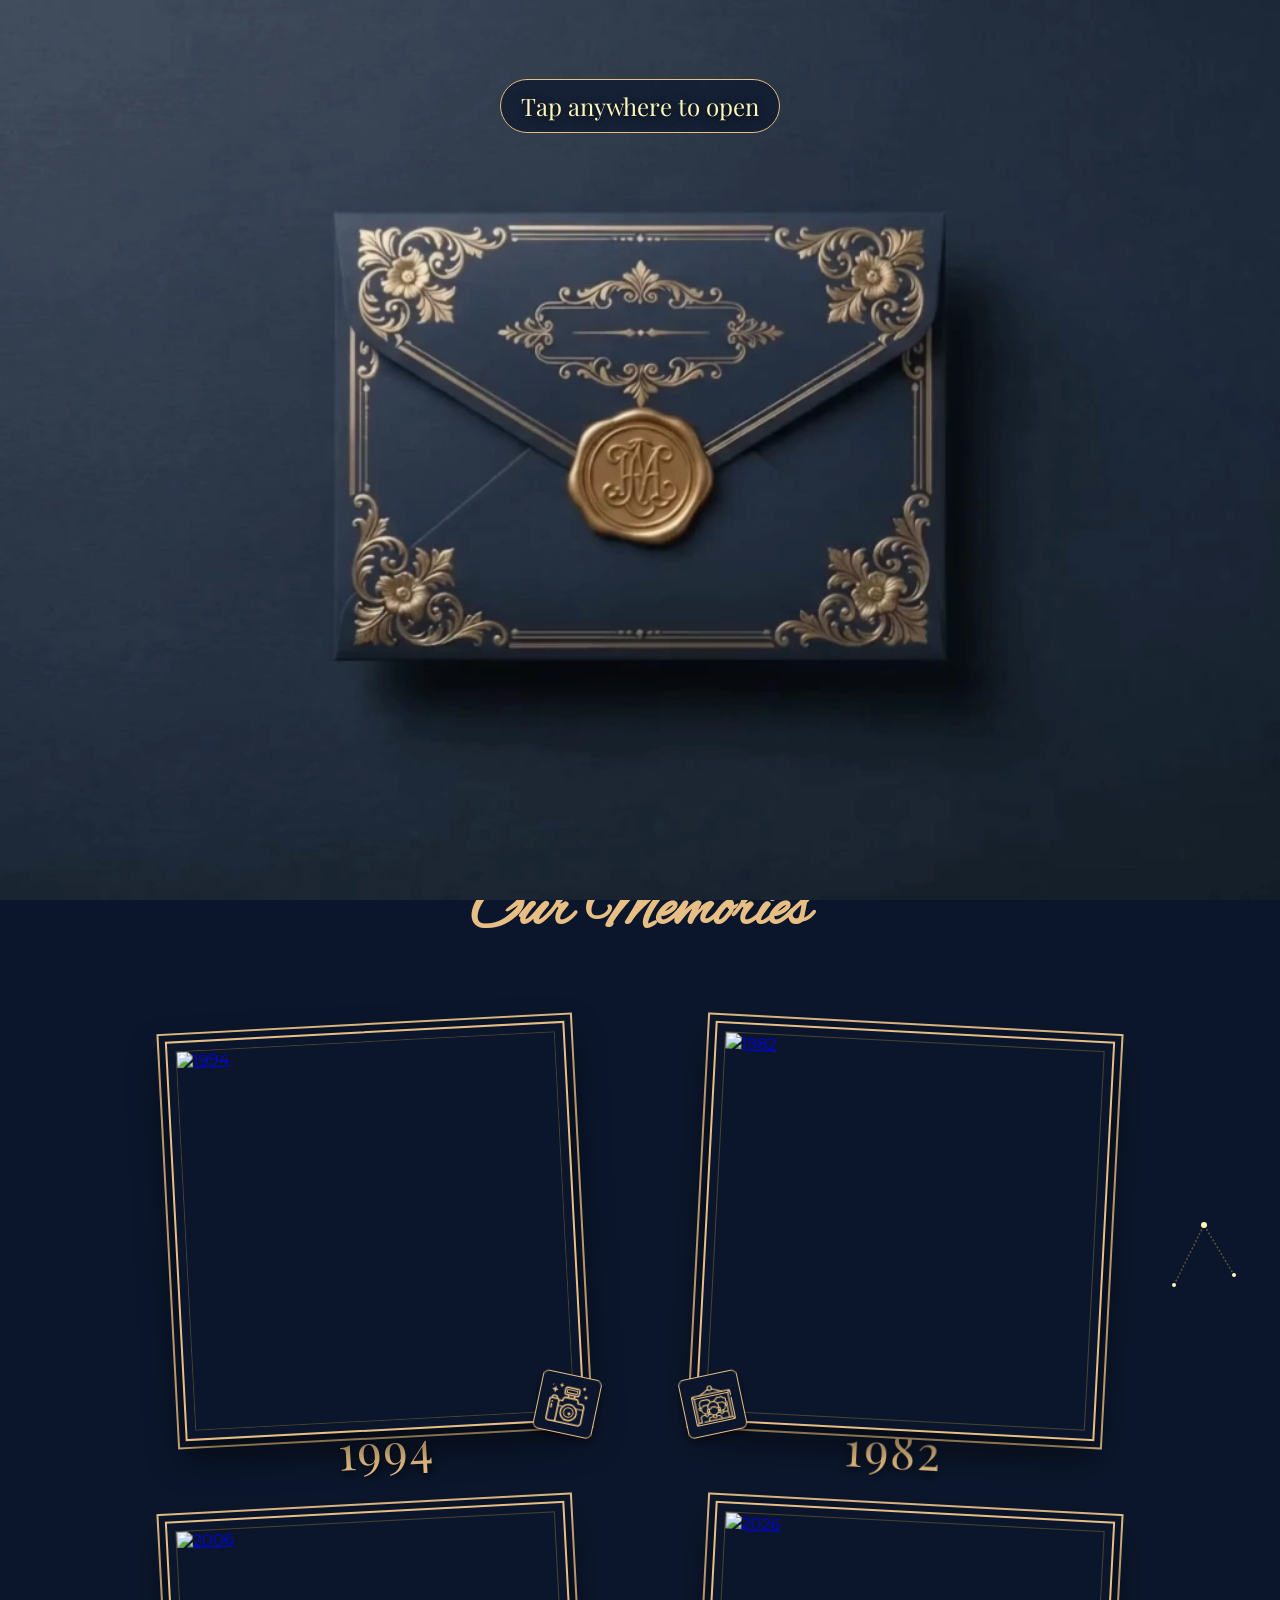
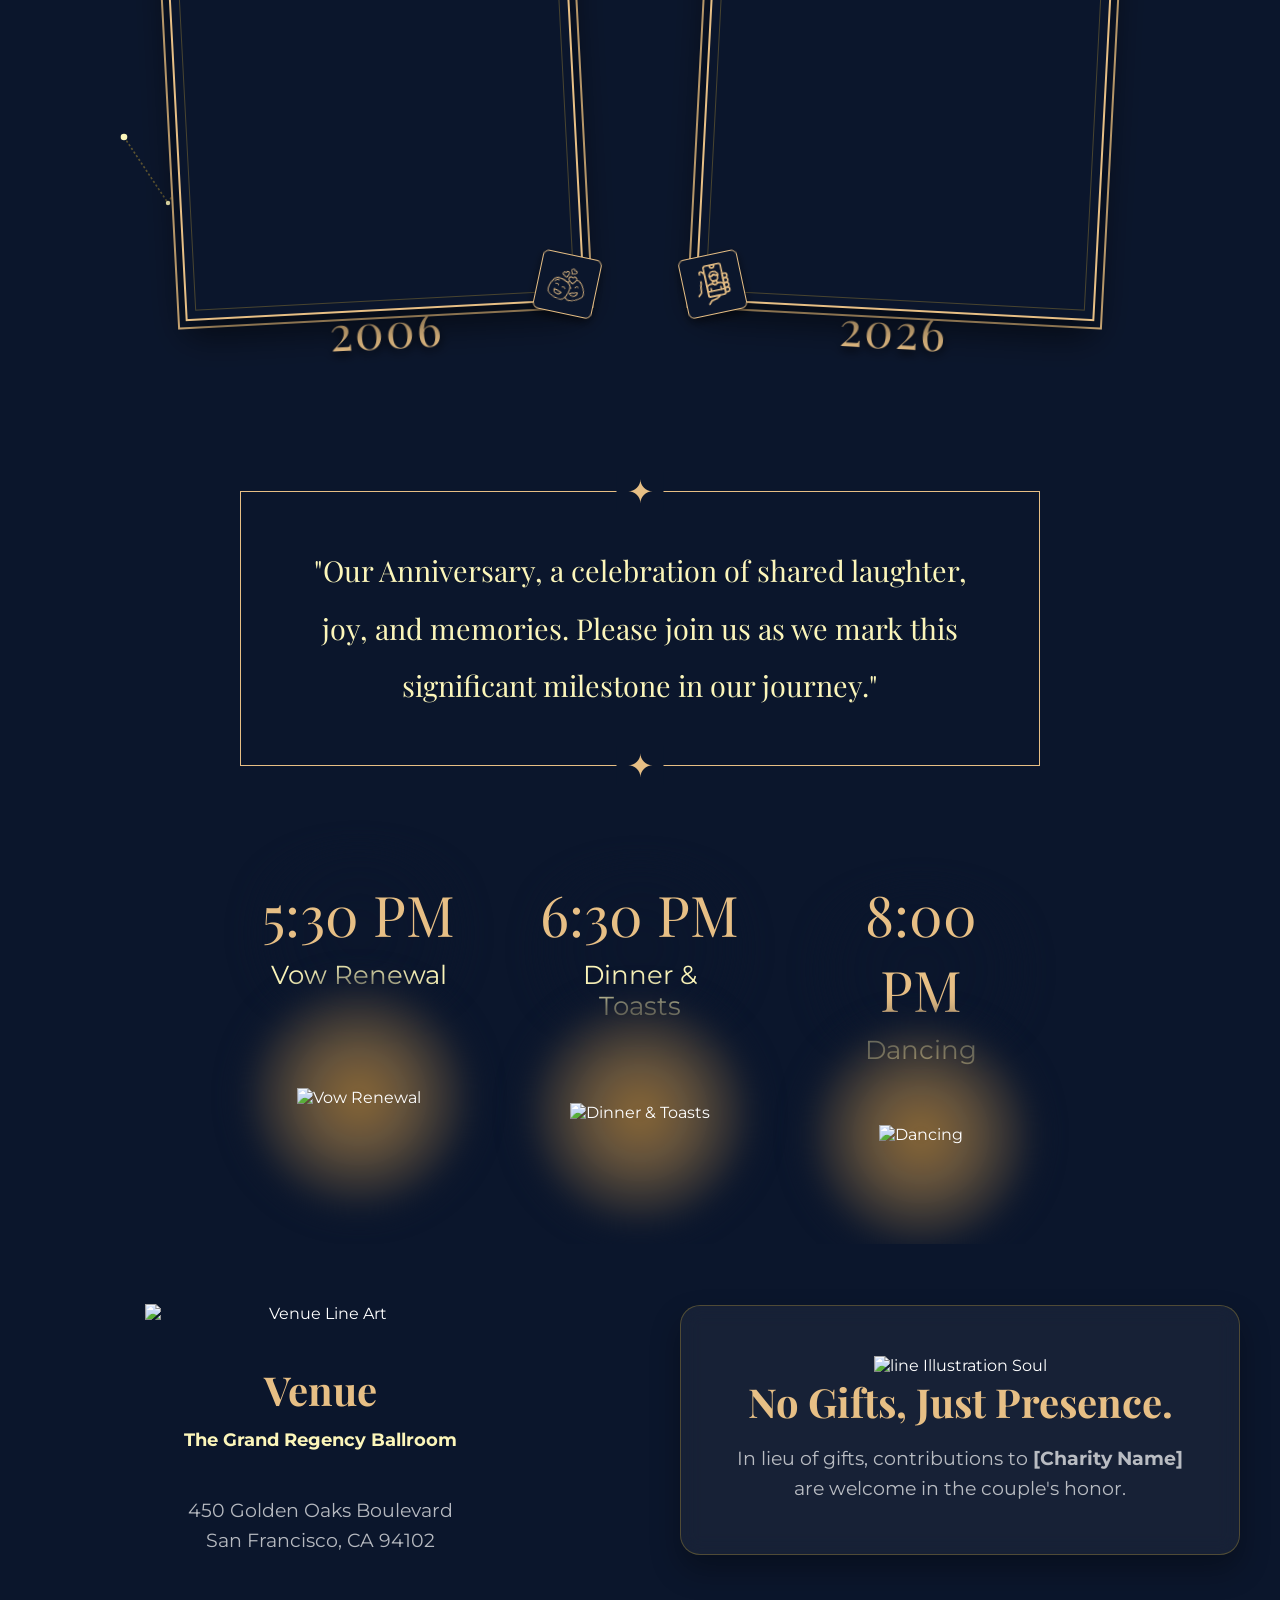
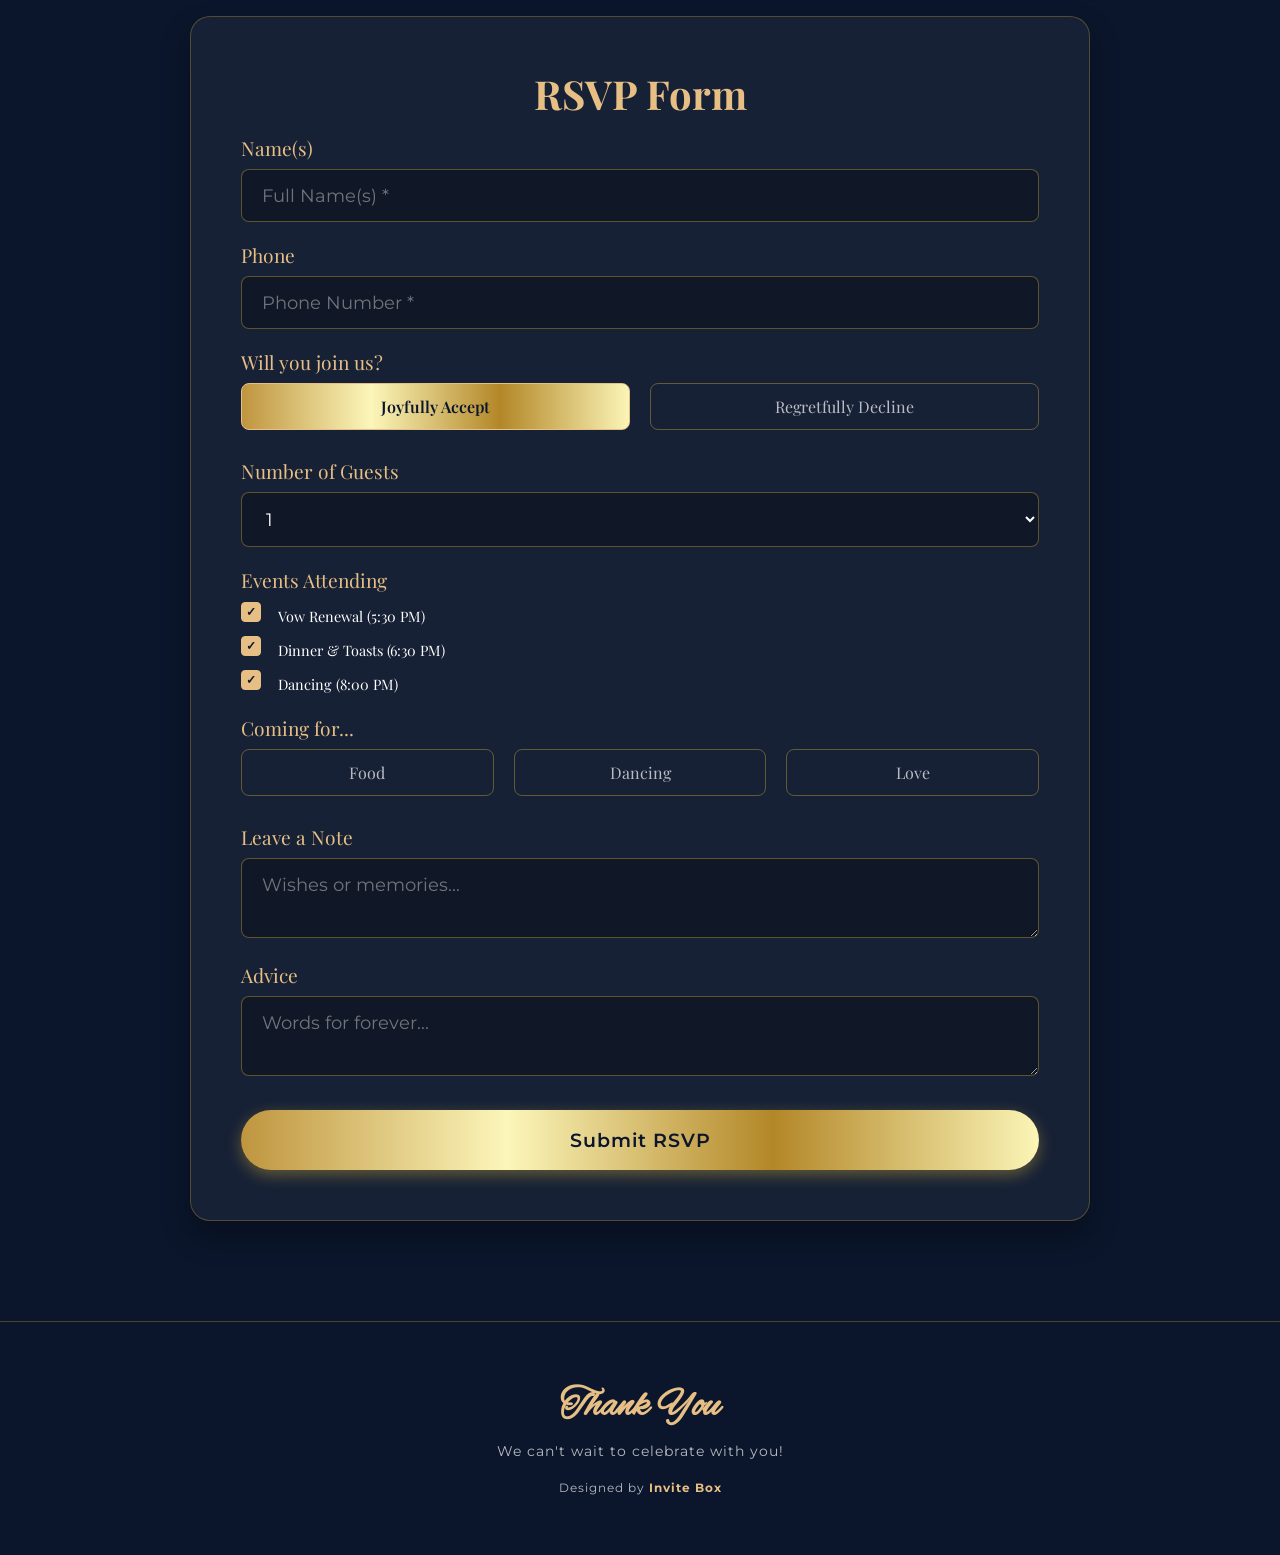
==== commit 778b58bf: "test" ====
--- a/index.html
+++ b/index.html
@@ -21,10 +21,19 @@
   <meta name="twitter:description" content="Join us in celebrating 50 years of love, laughter, and cherished memories at Robert & Margaret's 50th Golden Anniversary on October 24, 2026.">
   <meta name="twitter:image" content="images/og_image.png">
 
+  <!-- Google Fonts & Preconnect -->
+  <link rel="preconnect" href="https://fonts.googleapis.com">
+  <link rel="preconnect" href="https://fonts.gstatic.com" crossorigin>
   <link href="https://fonts.googleapis.com/css2?family=Playfair+Display:ital,wght@0,400;0,600;1,400&family=Montserrat:wght@300;400;500;600&family=Alex+Brush&display=swap" rel="stylesheet">
-  <link rel="preload" href="https://res.cloudinary.com/dticzwbrv/video/upload/v1786530126/Invelopegoldenblue_v8tslz.mp4" as="video" type="video/mp4" fetchpriority="high">
-  <link rel="preload" href="images/invelopThumb.webp" as="image" fetchpriority="high">
+
+  <!-- Responsive Intro Video Thumbnails & Posters -->
+  <link rel="preload" href="images/invelopThumb.jpg" as="image" fetchpriority="high" media="(max-width: 1023px)">
+  <link rel="preload" href="images/Invelopegoldenblue_Desktop.webp" as="image" fetchpriority="high" media="(min-width: 1024px)">
+
+  <!-- First Banner Section Assets (Critical for LCP & FCP) -->
   <link rel="preload" href="images/hero_couple_portrait_1786449715336.png" as="image" fetchpriority="high">
+  <link rel="preload" href="images/Ribbon.webp" as="image" fetchpriority="high">
+  <link rel="preload" href="images/DateBanner.webp" as="image" fetchpriority="high">
 
   <!-- Fancybox 5 CSS & JS -->
   <link rel="stylesheet" href="https://cdn.jsdelivr.net/npm/@fancyapps/ui@5.0/dist/fancybox/fancybox.css" />
@@ -40,7 +49,7 @@
       --text: #ffffff;
       --text-muted: rgba(255, 255, 255, 0.7);
       --max-w: 480px;
-    }
+    }   
 
     *, *::before, *::after { box-sizing: border-box; margin: 0; padding: 0; }
     html { scroll-behavior: smooth; }
@@ -836,31 +845,254 @@
 
     /* Footer */
     .footer {
-      background: var(--navy); padding: 40px 20px; text-align: center;
-      border-top: 1px solid rgba(212, 175, 55, 0.3); margin-top: 20px;
+      background: var(--navy);
+      padding: 40px 20px calc(40px + env(safe-area-inset-bottom, 0px));
+      padding-left: max(20px, env(safe-area-inset-left, 0px));
+      padding-right: max(20px, env(safe-area-inset-right, 0px));
+      text-align: center;
+      border-top: 1px solid rgba(212, 175, 55, 0.3);
+      margin-top: 20px;
     }
     .footer h2 { color: var(--gold); font-size: 2.5rem; margin-bottom: 10px; }
     .footer p { color: var(--text-muted); font-size: 0.9rem; letter-spacing: 1px; }
 
+    /* Minimal Global Luxury Loader */
+    #global-loader {
+      position: fixed;
+      inset: 0;
+      width: 100vw;
+      height: 100vh;
+      height: 100dvh;
+      background: var(--navy);
+      z-index: 999999;
+      display: flex;
+      flex-direction: column;
+      align-items: center;
+      justify-content: center;
+      gap: 16px;
+      transition: opacity 0.5s cubic-bezier(0.25, 1, 0.5, 1), visibility 0.5s;
+    }
+    #global-loader.hidden {
+      opacity: 0;
+      visibility: hidden;
+      pointer-events: none;
+    }
+    .loader-ring {
+      width: 44px;
+      height: 44px;
+      border: 2px solid rgba(231, 191, 133, 0.2);
+      border-top: 2px solid var(--gold);
+      border-radius: 50%;
+      animation: loaderSpin 0.9s linear infinite;
+      box-shadow: 0 0 16px rgba(231, 191, 133, 0.25);
+    }
+    .loader-text {
+      font-family: 'Playfair Display', serif;
+      color: var(--gold);
+      font-size: 0.8rem;
+      letter-spacing: 3px;
+      text-transform: uppercase;
+      opacity: 0.85;
+      animation: loaderPulse 1.4s ease-in-out infinite alternate;
+    }
+    @keyframes loaderSpin {
+      0% { transform: rotate(0deg); }
+      100% { transform: rotate(360deg); }
+    }
+    @keyframes loaderPulse {
+      0% { opacity: 0.4; }
+      100% { opacity: 0.95; }
+    }
+
+    /* --- DESKTOP RESPONSIVE (LUXURY THEME) --- */
+    @media (min-width: 1024px) {
+      #app { max-width: 100%; }
+      #curtain-layer, #particles-canvas { max-width: none !important; }
+      #landscape-warning { display: none !important; }
+      #app { display: flex !important; }
+
+      /* Hero Section */
+      .hero-sec {
+        display: grid;
+        grid-template-columns: 1fr 1fr;
+        column-gap: 50px;
+        padding: 80px 40px 40px;
+        max-width: 1300px;
+        margin: 0 auto;
+        align-items: center;
+        row-gap: 0;
+      }
+      .hero-couple-title { 
+        grid-column: 1 / 2;
+        grid-row: 1;
+        font-size: clamp(3rem, 5vw, 5rem); 
+        margin-bottom: 20px; 
+      }
+      .hero-archway { 
+        grid-column: 1 / 2;
+        grid-row: 2;
+        max-width: 450px; 
+        margin: 0 auto; 
+        width: 100%; 
+      }
+      .hero-img-wrap { height: 420px; }
+      .ribbon { 
+        grid-column: 1 / 2;
+        grid-row: 3;
+        margin-top: -86px; 
+        margin-left: auto; 
+        margin-right: auto;
+        max-width: 500px;
+        padding-right: 0; 
+      }
+      .ribbon img { max-width: 100%; }
+      .hero-details { 
+        grid-column: 2 / 3;
+        grid-row: 1 / 4;
+        align-self: center;
+        justify-self: center; 
+        width: 100%;
+        display: flex;
+        justify-content: center;
+        align-items: center;
+        padding-left: 0; 
+        transform: none; 
+        opacity: 1; 
+        margin-top: 0; 
+      }
+      .date-banner-wrap { 
+        width: 100%;
+        max-width: 600px; 
+      }
+      .scroll-down-indicator {
+        grid-column: 1 / -1;
+        justify-self: center;
+        margin-top: 50px;
+      }
+
+      /* Memories Grid */
+      .timeline-sec { padding: 100px 50px; }
+      .timeline-title { font-size: clamp(3rem, 5vw, 5rem); margin-bottom: 80px; }
+      .memories-grid {
+        display: grid;
+        grid-template-columns: repeat(2, 1fr);
+        gap: 80px 60px;
+        max-width: 1000px;
+        margin: 0 auto;
+      }
+      .memory-item { width: 100%; max-width: 400px; justify-self: center; }
+      .memory-item:nth-child(odd) { transform: rotate(-3deg); }
+      .memory-item:nth-child(even) { transform: rotate(3deg); }
+      .memory-item:nth-child(odd).revealed { transform: rotate(-3deg); }
+      .memory-item:nth-child(even).revealed { transform: rotate(3deg); }
+      .polaroid-frame a, .polaroid-frame img { height: 380px; }
+      .memory-year { font-size: 3rem; bottom: -50px; }
+      
+      /* Invite Section */
+      .invite-sec { padding: 80px 50px 40px; }
+      .invite-box { max-width: 800px; margin: 0 auto; padding: 50px; }
+      .invite-text { font-size: 1.8rem; line-height: 2; }
+      .invite-box::before { font-size: 2rem; top: -20px; }
+      .invite-box::after { font-size: 2rem; bottom: -20px; }
+
+      /* Itinerary */
+      .itinerary-sec {
+        display: flex;
+        justify-content: center;
+        gap: 60px;
+        padding: 40px 50px 100px;
+        max-width: 1200px;
+        margin: 0 auto;
+      }
+      .itinerary-bg-line { display: none; }
+      .itinerary-sec .event-item, .itinerary-sec .event-item:nth-child(even) {
+        flex-direction: column;
+        flex: 1;
+        margin-bottom: 0;
+      }
+      .event-time { padding: 30px 10px; }
+      .event-time::before { width: 260px; height: 180px; filter: blur(10px); }
+      .event-time h4 { font-size: 3.5rem; }
+      .event-time p { font-size: 1.6rem; }
+      .event-image { margin-top: 30px; }
+      .event-image::before { width: 240px; height: 240px; filter: blur(12px); }
+      .event-image img { max-height: 240px; }
+
+      /* Venue and Glass Sec Layout */
+      #main-content {
+        display: grid;
+        grid-template-columns: 1fr 1fr;
+        align-items: start;
+        max-width: 1400px;
+        margin: 0 auto;
+      }
+      #particles-canvas, .hero-sec, .timeline-sec, .invite-sec, .itinerary-sec, .footer {
+        grid-column: 1 / -1;
+      }
+      .venue-sec {
+        grid-column: 1 / 2;
+        padding: 60px 40px;
+        align-self: center;
+      }
+      .venue-img { max-width: 350px; margin-bottom: 40px; }
+      .venue-sec h2 { font-size: 3rem; margin-bottom: 15px; }
+      .venue-address { font-size: 1.2rem; }
+      .venue-address strong { font-size: 1.4rem; margin-bottom: 10px; }
+
+      .glass-sec {
+        display: contents; /* Allows children to participate in #main-content grid */
+      }
+      .glass-box:first-child {
+        grid-column: 2 / 3;
+        align-self: center;
+        margin: 60px 40px;
+        padding: 50px;
+      }
+      .glass-box:last-child {
+        grid-column: 1 / -1;
+        margin: 0 80px 80px;
+        max-width: 900px;
+        justify-self: center;
+        width: calc(100% - 160px);
+        padding: 50px;
+      }
+      .glass-box h3 { font-size: 2.5rem; }
+      .glass-box p, .form-group label { font-size: 1.2rem; }
+      .form-control { padding: 15px 20px; font-size: 1.1rem; }
+      .btn-submit { padding: 18px; font-size: 1.2rem; }
+      .radio-group { gap: 20px; }
+      .radio-btn span { font-size: 1rem; padding: 12px; }
+
+      /* Audio Controller */
+      .audio-ctrl {
+        right: 40px;
+        bottom: 40px;
+      }
+
+      /* Footer Desktop Padding */
+      .footer {
+        padding: 60px 40px calc(60px + env(safe-area-inset-bottom, 0px));
+      }
+    }
   </style>
 </head>
 <body>
 
-  <!-- Minimal Global Loader -->
+  <!-- Minimal Global Luxury Loader -->
   <div id="global-loader">
     <div class="loader-ring"></div>
+    <div class="loader-text">Loading Invitation</div>
   </div>
   <script>
-function setActualVh() {
-    const h = window.visualViewport?.height ?? window.innerHeight;
-    document.documentElement.style.setProperty('--actual-vh', `${h * 0.01}px`);
-}
-setActualVh();
-(window.visualViewport ?? window).addEventListener('resize', setActualVh);
+    function setActualVh() {
+      const h = window.visualViewport?.height ?? window.innerHeight;
+      document.documentElement.style.setProperty('--actual-vh', `${h * 0.01}px`);
+    }
+    setActualVh();
+    (window.visualViewport ?? window).addEventListener('resize', setActualVh);
 
     (function() {
       const loader = document.getElementById('global-loader');
-      const video = document.getElementById('curtain-video');
       let isHidden = false;
 
       function hideLoader() {
@@ -868,23 +1100,63 @@
         isHidden = true;
         if (loader) {
           loader.classList.add('hidden');
-          setTimeout(() => { loader.style.display = 'none'; }, 450);
-        }
-      }
-
-      if (video && video.readyState >= 2) {
-        hideLoader();
-      } else if (video) {
-        video.addEventListener('canplay', hideLoader, { once: true });
-        video.addEventListener('canplaythrough', hideLoader, { once: true });
-        video.addEventListener('loadeddata', hideLoader, { once: true });
-        video.addEventListener('error', hideLoader, { once: true });
+          setTimeout(() => { loader.style.display = 'none'; }, 500);
+        }
+      }
+
+      // Hard max timeout: exactly 3 seconds
+      const maxTimer = setTimeout(hideLoader, 3000);
+
+      // Critical assets for FCP / LCP & Hero experience
+      const isDesktop = window.innerWidth >= 1024;
+      const criticalImages = [
+        isDesktop ? 'images/Invelopegoldenblue_Desktop.webp' : 'images/invelopThumb.jpg',
+        'images/hero_couple_portrait_1786449715336.png',
+        'images/Ribbon.webp',
+        'images/DateBanner.webp'
+      ];
+
+      let pending = criticalImages.length + 1; // images + intro video
+
+      function onItemDone() {
+        pending--;
+        if (pending <= 0) {
+          clearTimeout(maxTimer);
+          hideLoader();
+        }
+      }
+
+      // 1. Check Curtain Video Readiness
+      const video = document.getElementById('curtain-video');
+      if (!video || video.readyState >= 2) {
+        onItemDone();
       } else {
-        hideLoader();
-      }
-
-      // Max loader duration limit: 3 seconds
-      setTimeout(hideLoader, 3000);
+        const onVideoReady = () => {
+          video.removeEventListener('canplay', onVideoReady);
+          video.removeEventListener('loadeddata', onVideoReady);
+          video.removeEventListener('error', onVideoReady);
+          onItemDone();
+        };
+        video.addEventListener('canplay', onVideoReady, { once: true });
+        video.addEventListener('loadeddata', onVideoReady, { once: true });
+        video.addEventListener('error', onVideoReady, { once: true });
+      }
+
+      // 2. Check Critical Banner Images
+      criticalImages.forEach(src => {
+        const img = new Image();
+        let finished = false;
+        function markDone() {
+          if (!finished) {
+            finished = true;
+            onItemDone();
+          }
+        }
+        img.onload = markDone;
+        img.onerror = markDone;
+        img.src = src;
+        if (img.complete) markDone();
+      });
     })();
   </script>
 
@@ -1213,12 +1485,21 @@
     const scrollIndicator = document.getElementById('scroll-down-indicator');
     let opened = false;
 
-    // Video Pre-Warmup & Blob Fetch (from oldCode.html pattern for 0ms mobile playback)
-    const VIDEO_URL = "https://res.cloudinary.com/dticzwbrv/video/upload/v1786530126/Invelopegoldenblue_v8tslz.mp4";
+    // Responsive Video Pre-Warmup & Blob Fetch
+    const MOBILE_SRC = "https://res.cloudinary.com/dticzwbrv/video/upload/v1786530126/Invelopegoldenblue_v8tslz.mp4";
+    const DESKTOP_SRC = "https://res.cloudinary.com/dticzwbrv/video/upload/v1788760007/Invelopegoldenblue_Desktop_ijcftk.mp4";
+    const MOBILE_POSTER = "images/invelopThumb.jpg";
+    const DESKTOP_POSTER = "images/Invelopegoldenblue_Desktop.webp";
+    
+    let isDesktop = window.innerWidth >= 1024;
+    let VIDEO_URL = isDesktop ? DESKTOP_SRC : MOBILE_SRC;
     let videoBlobReady = false;
 
     if (curtainVideo) {
+      curtainVideo.poster = isDesktop ? DESKTOP_POSTER : MOBILE_POSTER;
+      curtainVideo.src = VIDEO_URL;
       curtainVideo.load();
+      
       fetch(VIDEO_URL, { mode: 'cors' })
         .then(res => {
           if (!res.ok) throw new Error('Fetch failed');
@@ -1237,6 +1518,23 @@
         });
     }
 
+    // Update video on resize before opened
+    let rszVid;
+    window.addEventListener('resize', () => {
+      clearTimeout(rszVid);
+      rszVid = setTimeout(() => {
+        if (opened || !curtainVideo) return;
+        let newIsDesktop = window.innerWidth >= 1024;
+        if (newIsDesktop !== isDesktop) {
+          isDesktop = newIsDesktop;
+          VIDEO_URL = isDesktop ? DESKTOP_SRC : MOBILE_SRC;
+          curtainVideo.poster = isDesktop ? DESKTOP_POSTER : MOBILE_POSTER;
+          curtainVideo.src = VIDEO_URL;
+          curtainVideo.load();
+        }
+      }, 150);
+    });
+
     function openCurtain() {
       if (opened) return;
       opened = true;
@@ -1437,19 +1735,36 @@
       const note = document.getElementById('note').value.trim();
       const advice = document.getElementById('advice').value.trim();
       
-      let txt = `*RSVP — 50th Golden Anniversary*\n\n`;
-      txt += `*Name:* ${fn}\n`;
-      txt += `*Phone:* ${pn}\n`;
-      txt += `*Attending:* ${attending}\n`;
+      const isAccepting = attending.toLowerCase().includes('accept');
+      const attendBadge = isAccepting ? `✅ *Joyfully Accept* 🥂` : `🕊️ *Regretfully Decline*`;
+
+      let txt = `✨ *50th Golden Anniversary — RSVP* ✨\n`;
+      txt += `━━━━━━━━━━━━━━━━━━━━━━\n\n`;
+      txt += `👤 *Guest:* ${fn}\n`;
+      txt += `📞 *Phone:* ${pn}\n`;
+      txt += `💌 *Response:* ${attendBadge}\n`;
       
-      if(attending === 'Joyfully Accept') {
-        txt += `*Party Size:* ${partySize}\n`;
-        txt += `*Events:* ${events}\n`;
-        txt += `*Coming for:* ${mood}\n`;
+      if (isAccepting) {
+        txt += `👥 *Total Guests:* ${partySize}\n`;
+        if (events && events !== 'None') {
+          txt += `🗓️ *Events Attending:* ${events}\n`;
+        }
+        if (mood && mood !== 'Not sure') {
+          txt += `🎉 *Coming For:* ${mood}\n`;
+        }
       }
       
-      if(note) txt += `\n*Note:* ${note}\n`;
-      if(advice) txt += `*Advice:* ${advice}\n`;
+      if (note) {
+        txt += `\n━━━━━━━━━━━━━━━━━━━━━━\n`;
+        txt += `💬 *Personal Note:*\n_${note}_\n`;
+      }
+      if (advice) {
+        if (!note) txt += `\n━━━━━━━━━━━━━━━━━━━━━━\n`;
+        txt += `📜 *Words of Wisdom:*\n_${advice}_\n`;
+      }
+      
+      txt += `\n━━━━━━━━━━━━━━━━━━━━━━\n`;
+      txt += `_Sent via Digital Invitation_`;
       
       const ph = '918200482291';
       const base = /iPhone|iPad|iPod|Android/i.test(navigator.userAgent) ? 'https://api.whatsapp.com/send' : 'https://web.whatsapp.com/send';
@@ -1535,6 +1850,8 @@
         canvas.height = window.innerHeight;
       });
     }
+
+
   </script>
 </body>
 </html>
